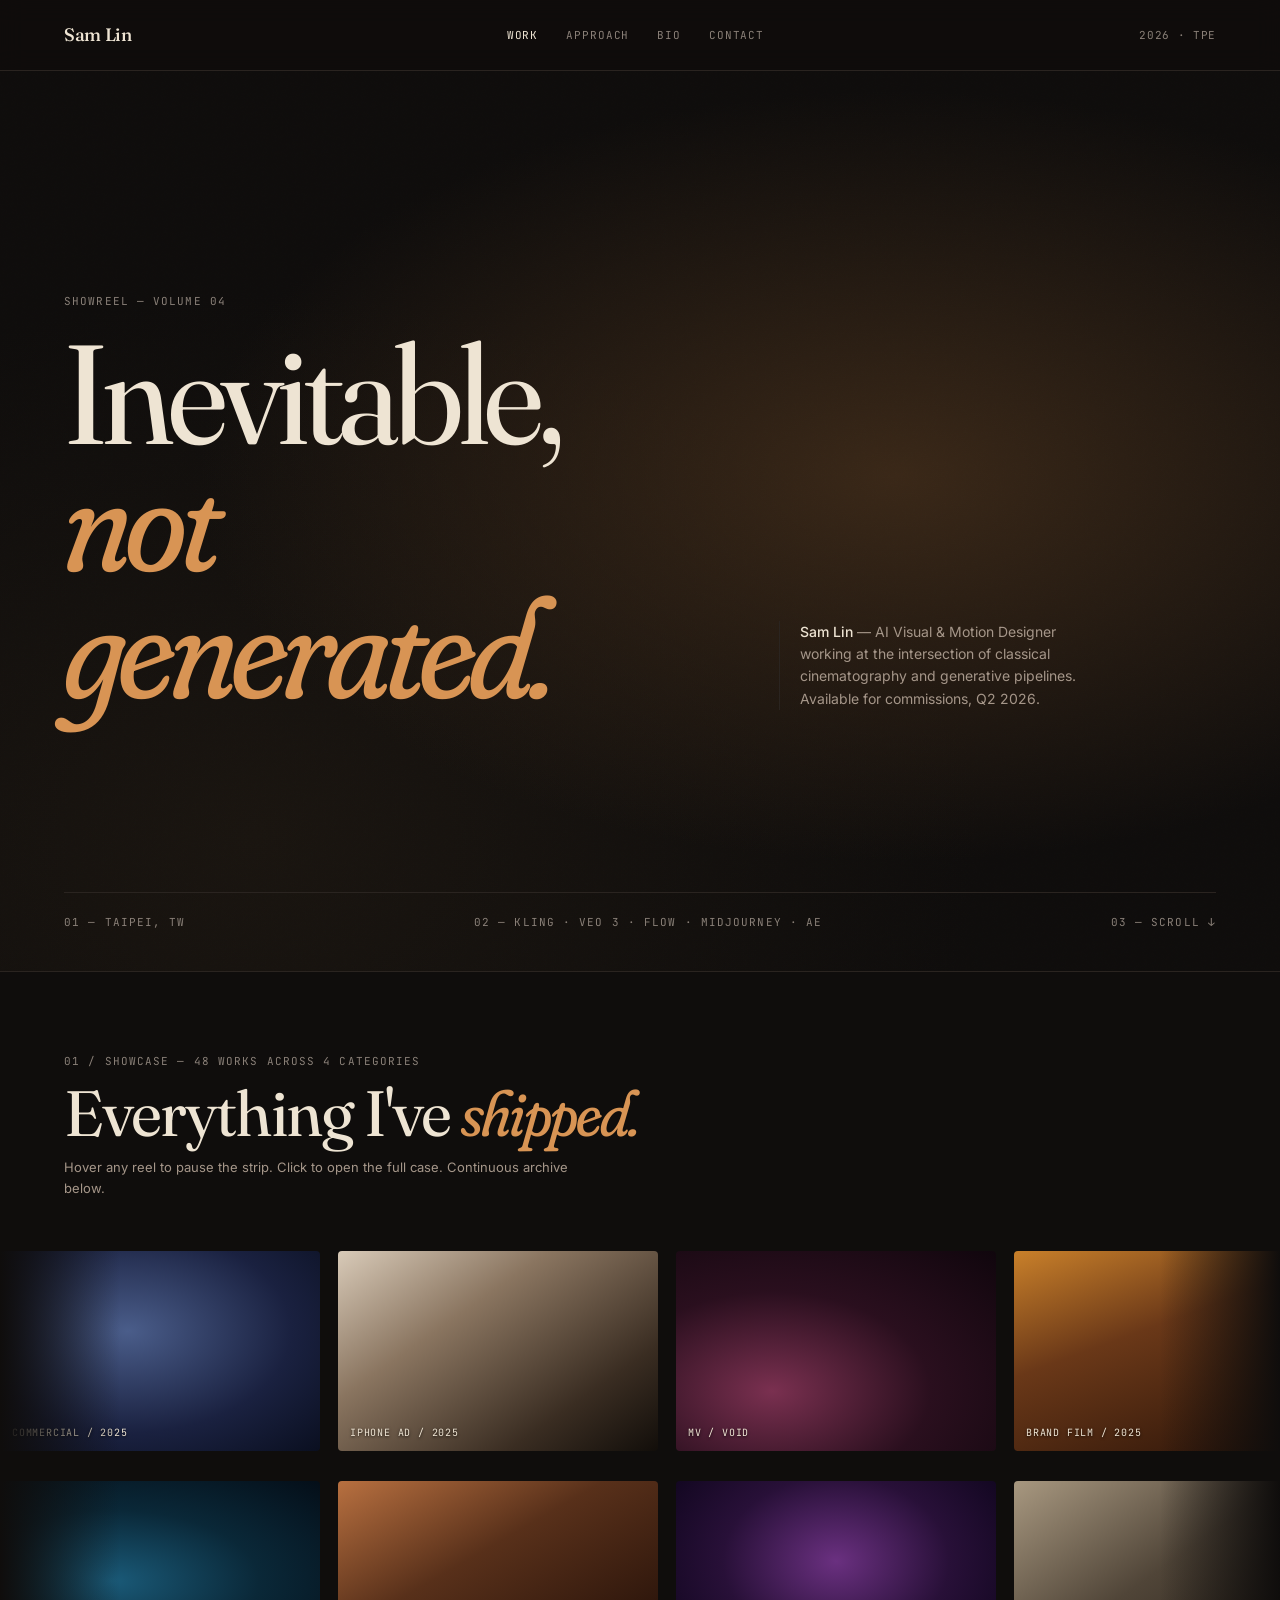
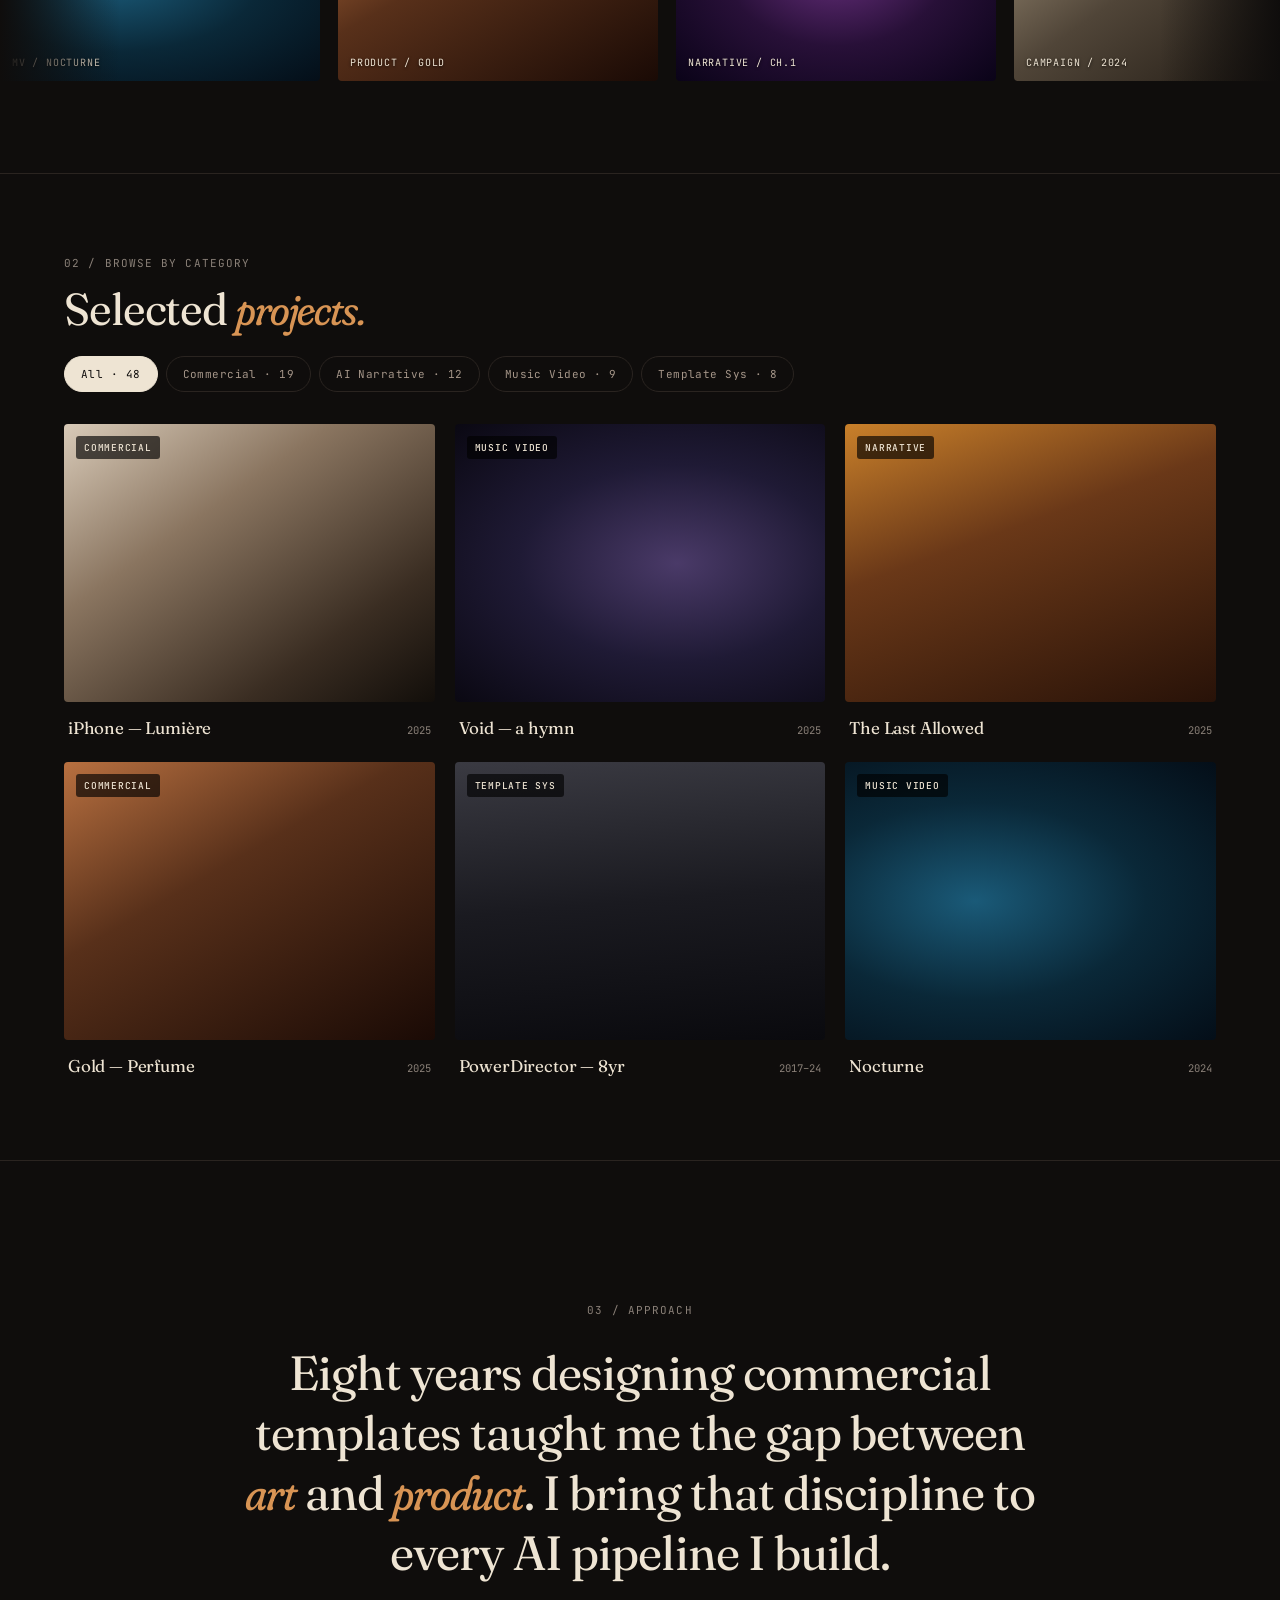
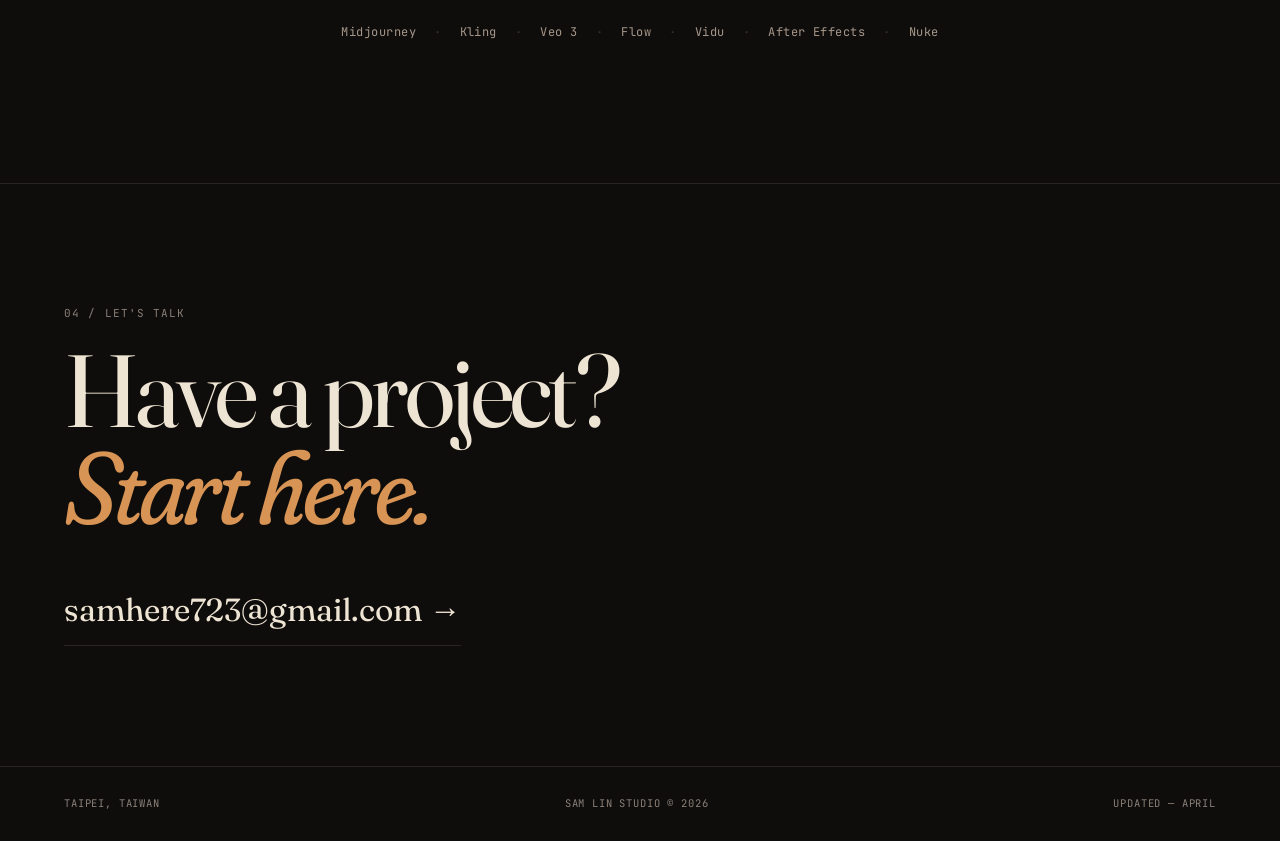
==== index.html @ 0e480c15 "Initial commit: Sam Lin portfolio site" ====
<!DOCTYPE html>
<html lang="en">
<head>
  <meta charset="UTF-8">
  <meta name="viewport" content="width=device-width, initial-scale=1.0">
  <title>Sam Lin — AI Visual & Motion Designer</title>
  <meta name="description" content="Cinematic hyperrealist visuals and motion work built with generative AI pipelines. Taipei, Taiwan.">
  <link rel="stylesheet" href="styles/main.css">
</head>
<body>

  <!-- NAV -->
  <nav class="nav">
    <a href="/" class="nav__logo">Sam Lin</a>
    <ul class="nav__links">
      <li><a href="#work" class="active">Work</a></li>
      <li><a href="#approach">Approach</a></li>
      <li><a href="#bio">Bio</a></li>
      <li><a href="#contact">Contact</a></li>
    </ul>
    <div class="nav__meta">2026 · TPE</div>
  </nav>

  <!-- HERO -->
  <section class="hero">
    <div class="hero__bg"></div>
    <div class="hero__grain"></div>

    <div></div>

    <div class="hero__content">
      <div>
        <div class="meta" style="margin-bottom: 20px;">Showreel — Volume 04</div>
        <h1 class="display-xl">Inevitable,<br><em>not generated.</em></h1>
      </div>
      <div class="hero__right">
        <strong>Sam Lin</strong> — AI Visual & Motion Designer working at the intersection of classical cinematography and generative pipelines. Available for commissions, Q2 2026.
      </div>
    </div>

    <div class="hero__footer">
      <span class="meta">01 — Taipei, TW</span>
      <span class="meta">02 — Kling · Veo 3 · Flow · Midjourney · AE</span>
      <span class="meta">03 — Scroll ↓</span>
    </div>
  </section>

  <!-- SHOWCASE MARQUEE -->
  <section id="work" class="section">
    <div class="container">
      <div class="section__meta">01 / Showcase — 48 works across 4 categories</div>
      <h2 class="display-m">Everything I've <em>shipped.</em></h2>
      <p style="font-size: 13px; color: var(--text-muted); margin-top: 12px; max-width: 520px;">
        Hover any reel to pause the strip. Click to open the full case. Continuous archive below.
      </p>
    </div>

    <div style="margin-top: 40px;"></div>

    <!-- Marquee Row 1 (left) -->
    <div class="marquee">
      <div class="marquee__track">
        <div class="marquee__item" style="background: radial-gradient(ellipse at 40% 40%, #4a5d8a 0%, #1a2140 60%, #0a0f20 100%);"><span class="marquee__label">Commercial / 2025</span></div>
        <div class="marquee__item" style="background: linear-gradient(145deg, #d8cab8 0%, #8a7560 35%, #3a2d22 75%, #120e0a 100%);"><span class="marquee__label">iPhone Ad / 2025</span></div>
        <div class="marquee__item" style="background: radial-gradient(ellipse at 30% 70%, #7a3050 0%, #2a0f1e 50%, #10060d 100%);"><span class="marquee__label">MV / Void</span></div>
        <div class="marquee__item" style="background: linear-gradient(160deg, #c9802a 0%, #6a3818 40%, #281208 100%);"><span class="marquee__label">Brand Film / 2025</span></div>
        <div class="marquee__item" style="background: radial-gradient(ellipse at 60% 50%, #4a3a68 0%, #1f1a35 50%, #0a0812 100%);"><span class="marquee__label">Narrative / Ch.2</span></div>
        <div class="marquee__item" style="background: linear-gradient(135deg, #2a4a3a 0%, #0f2018 50%, #050d0a 100%);"><span class="marquee__label">Commercial / 2024</span></div>
        <div class="marquee__item" style="background: radial-gradient(ellipse at 50% 30%, #c97050 0%, #603020 50%, #1a0d08 100%);"><span class="marquee__label">Product / 2025</span></div>
        <div class="marquee__item" style="background: linear-gradient(175deg, #3a3a42 0%, #1a1a20 50%, #0a0a0e 100%);"><span class="marquee__label">Template Sys.</span></div>
        <!-- Duplicate for seamless loop -->
        <div class="marquee__item" style="background: radial-gradient(ellipse at 40% 40%, #4a5d8a 0%, #1a2140 60%, #0a0f20 100%);"><span class="marquee__label">Commercial / 2025</span></div>
        <div class="marquee__item" style="background: linear-gradient(145deg, #d8cab8 0%, #8a7560 35%, #3a2d22 75%, #120e0a 100%);"><span class="marquee__label">iPhone Ad / 2025</span></div>
        <div class="marquee__item" style="background: radial-gradient(ellipse at 30% 70%, #7a3050 0%, #2a0f1e 50%, #10060d 100%);"><span class="marquee__label">MV / Void</span></div>
        <div class="marquee__item" style="background: linear-gradient(160deg, #c9802a 0%, #6a3818 40%, #281208 100%);"><span class="marquee__label">Brand Film / 2025</span></div>
        <div class="marquee__item" style="background: radial-gradient(ellipse at 60% 50%, #4a3a68 0%, #1f1a35 50%, #0a0812 100%);"><span class="marquee__label">Narrative / Ch.2</span></div>
        <div class="marquee__item" style="background: linear-gradient(135deg, #2a4a3a 0%, #0f2018 50%, #050d0a 100%);"><span class="marquee__label">Commercial / 2024</span></div>
        <div class="marquee__item" style="background: radial-gradient(ellipse at 50% 30%, #c97050 0%, #603020 50%, #1a0d08 100%);"><span class="marquee__label">Product / 2025</span></div>
        <div class="marquee__item" style="background: linear-gradient(175deg, #3a3a42 0%, #1a1a20 50%, #0a0a0e 100%);"><span class="marquee__label">Template Sys.</span></div>
      </div>
    </div>

    <!-- Marquee Row 2 (right) -->
    <div class="marquee" style="margin-top: 6px;">
      <div class="marquee__track marquee__track--reverse">
        <div class="marquee__item" style="background: radial-gradient(ellipse at 35% 50%, #1a5a78 0%, #0a2838 50%, #040e18 100%);"><span class="marquee__label">MV / Nocturne</span></div>
        <div class="marquee__item" style="background: linear-gradient(150deg, #b87040 0%, #58301a 40%, #1a0a05 100%);"><span class="marquee__label">Product / Gold</span></div>
        <div class="marquee__item" style="background: radial-gradient(ellipse at 50% 40%, #6a3080 0%, #281038 50%, #0a0318 100%);"><span class="marquee__label">Narrative / Ch.1</span></div>
        <div class="marquee__item" style="background: linear-gradient(145deg, #a89880 0%, #504538 45%, #1a140e 100%);"><span class="marquee__label">Campaign / 2024</span></div>
        <div class="marquee__item" style="background: radial-gradient(ellipse at 50% 30%, #c97050 0%, #603020 50%, #1a0d08 100%);"><span class="marquee__label">Editorial / 2025</span></div>
        <div class="marquee__item" style="background: radial-gradient(ellipse at 40% 40%, #4a5d8a 0%, #1a2140 60%, #0a0f20 100%);"><span class="marquee__label">Commercial / 2024</span></div>
        <div class="marquee__item" style="background: radial-gradient(ellipse at 60% 50%, #4a3a68 0%, #1f1a35 50%, #0a0812 100%);"><span class="marquee__label">MV / Drift</span></div>
        <div class="marquee__item" style="background: radial-gradient(ellipse at 30% 70%, #7a3050 0%, #2a0f1e 50%, #10060d 100%);"><span class="marquee__label">Film Teaser</span></div>
        <!-- Duplicate -->
        <div class="marquee__item" style="background: radial-gradient(ellipse at 35% 50%, #1a5a78 0%, #0a2838 50%, #040e18 100%);"><span class="marquee__label">MV / Nocturne</span></div>
        <div class="marquee__item" style="background: linear-gradient(150deg, #b87040 0%, #58301a 40%, #1a0a05 100%);"><span class="marquee__label">Product / Gold</span></div>
        <div class="marquee__item" style="background: radial-gradient(ellipse at 50% 40%, #6a3080 0%, #281038 50%, #0a0318 100%);"><span class="marquee__label">Narrative / Ch.1</span></div>
        <div class="marquee__item" style="background: linear-gradient(145deg, #a89880 0%, #504538 45%, #1a140e 100%);"><span class="marquee__label">Campaign / 2024</span></div>
        <div class="marquee__item" style="background: radial-gradient(ellipse at 50% 30%, #c97050 0%, #603020 50%, #1a0d08 100%);"><span class="marquee__label">Editorial / 2025</span></div>
        <div class="marquee__item" style="background: radial-gradient(ellipse at 40% 40%, #4a5d8a 0%, #1a2140 60%, #0a0f20 100%);"><span class="marquee__label">Commercial / 2024</span></div>
        <div class="marquee__item" style="background: radial-gradient(ellipse at 60% 50%, #4a3a68 0%, #1f1a35 50%, #0a0812 100%);"><span class="marquee__label">MV / Drift</span></div>
        <div class="marquee__item" style="background: radial-gradient(ellipse at 30% 70%, #7a3050 0%, #2a0f1e 50%, #10060d 100%);"><span class="marquee__label">Film Teaser</span></div>
      </div>
    </div>
  </section>

  <!-- FILTER + WORK GRID -->
  <section class="section">
    <div class="container">
      <div class="section__meta">02 / Browse by category</div>
      <h2 class="display-s">Selected <em>projects.</em></h2>

      <div class="filter-row">
        <button class="pill pill--active">All · 48</button>
        <button class="pill">Commercial · 19</button>
        <button class="pill">AI Narrative · 12</button>
        <button class="pill">Music Video · 9</button>
        <button class="pill">Template Sys · 8</button>
      </div>

      <div class="work-grid">
        <a href="work/iphone.html" class="work-item">
          <div class="work-item__thumb" style="background: linear-gradient(145deg, #d8cab8 0%, #8a7560 35%, #3a2d22 75%, #120e0a 100%);">
            <span class="work-item__tag">Commercial</span>
          </div>
          <div class="work-item__info">
            <div class="work-item__title">iPhone — Lumière</div>
            <div class="work-item__meta">2025</div>
          </div>
        </a>

        <a href="work/void.html" class="work-item">
          <div class="work-item__thumb" style="background: radial-gradient(ellipse at 60% 50%, #4a3a68 0%, #1f1a35 50%, #0a0812 100%);">
            <span class="work-item__tag">Music Video</span>
          </div>
          <div class="work-item__info">
            <div class="work-item__title">Void — a hymn</div>
            <div class="work-item__meta">2025</div>
          </div>
        </a>

        <a href="#" class="work-item">
          <div class="work-item__thumb" style="background: linear-gradient(160deg, #c9802a 0%, #6a3818 40%, #281208 100%);">
            <span class="work-item__tag">Narrative</span>
          </div>
          <div class="work-item__info">
            <div class="work-item__title">The Last Allowed</div>
            <div class="work-item__meta">2025</div>
          </div>
        </a>

        <a href="#" class="work-item">
          <div class="work-item__thumb" style="background: linear-gradient(150deg, #b87040 0%, #58301a 40%, #1a0a05 100%);">
            <span class="work-item__tag">Commercial</span>
          </div>
          <div class="work-item__info">
            <div class="work-item__title">Gold — Perfume</div>
            <div class="work-item__meta">2025</div>
          </div>
        </a>

        <a href="#" class="work-item">
          <div class="work-item__thumb" style="background: linear-gradient(175deg, #3a3a42 0%, #1a1a20 50%, #0a0a0e 100%);">
            <span class="work-item__tag">Template Sys</span>
          </div>
          <div class="work-item__info">
            <div class="work-item__title">PowerDirector — 8yr</div>
            <div class="work-item__meta">2017–24</div>
          </div>
        </a>

        <a href="#" class="work-item">
          <div class="work-item__thumb" style="background: radial-gradient(ellipse at 35% 50%, #1a5a78 0%, #0a2838 50%, #040e18 100%);">
            <span class="work-item__tag">Music Video</span>
          </div>
          <div class="work-item__info">
            <div class="work-item__title">Nocturne</div>
            <div class="work-item__meta">2024</div>
          </div>
        </a>
      </div>
    </div>
  </section>

  <!-- PHILOSOPHY -->
  <section id="approach" class="quote-section">
    <div class="container">
      <div class="section__meta">03 / Approach</div>
      <blockquote class="quote">Eight years designing commercial templates taught me the gap between <em>art</em> and <em>product</em>. I bring that discipline to every AI pipeline I build.</blockquote>
      <div class="tool-stack" style="margin-top: 40px;">
        <span>Midjourney</span><span class="tool-stack__dot">·</span>
        <span>Kling</span><span class="tool-stack__dot">·</span>
        <span>Veo 3</span><span class="tool-stack__dot">·</span>
        <span>Flow</span><span class="tool-stack__dot">·</span>
        <span>Vidu</span><span class="tool-stack__dot">·</span>
        <span>After Effects</span><span class="tool-stack__dot">·</span>
        <span>Nuke</span>
      </div>
    </div>
  </section>

  <!-- CONTACT -->
  <section id="contact" class="contact">
    <div class="section__meta">04 / Let's talk</div>
    <h2 class="contact__title">Have a project?<br><em>Start here.</em></h2>
    <a href="mailto:samhere723@gmail.com" class="contact__email">samhere723@gmail.com →</a>
  </section>

  <footer class="footer">
    <span>Taipei, Taiwan</span>
    <span>Sam Lin Studio © 2026</span>
    <span>Updated — April</span>
  </footer>

</body>
</html>
---- styles/main.css ----
/* ============================================
   SAM LIN PORTFOLIO — DESIGN SYSTEM
   Editorial · Cinematic · Warm-toned dark
   ============================================ */

/* ---- FONTS (Google Fonts — cache-friendly) ---- */
@import url('https://fonts.googleapis.com/css2?family=Fraunces:ital,opsz,wght,SOFT@0,9..144,400..500,30..100;1,9..144,400..500,30..100&family=Inter:wght@400;500&family=JetBrains+Mono:wght@400;500&display=swap');

/* ---- DESIGN TOKENS ---- */
:root {
  /* Colors — warm near-black with tungsten accent */
  --bg: #0f0d0c;
  --bg-elevated: #1a1715;
  --bg-card: #141110;
  --text: #eee4d3;
  --text-muted: #a59689;
  --text-dim: #8a8078;
  --accent: #d89454;          /* Tungsten amber — italic accent only */
  --accent-deep: #3a2818;
  --border: #2a2420;
  --border-strong: #3a3028;

  /* Typography */
  --font-display: 'Fraunces', Georgia, 'Times New Roman', serif;
  --font-sans: 'Inter', ui-sans-serif, -apple-system, system-ui, sans-serif;
  --font-mono: 'JetBrains Mono', ui-monospace, 'SF Mono', Menlo, monospace;

  /* Spacing */
  --gap-xs: 8px;
  --gap-sm: 16px;
  --gap-md: 24px;
  --gap-lg: 48px;
  --gap-xl: 80px;
  --gap-xxl: 120px;

  /* Container */
  --container-pad: clamp(24px, 5vw, 72px);
}

/* ---- RESET ---- */
*, *::before, *::after { box-sizing: border-box; margin: 0; padding: 0; }
html { scroll-behavior: smooth; }
body {
  background: var(--bg);
  color: var(--text);
  font-family: var(--font-sans);
  font-size: 15px;
  line-height: 1.65;
  -webkit-font-smoothing: antialiased;
  text-rendering: optimizeLegibility;
  overflow-x: hidden;
}
a { color: inherit; text-decoration: none; }
button { background: none; border: none; color: inherit; cursor: pointer; font: inherit; }
img, video { max-width: 100%; display: block; }
ul { list-style: none; }

/* ---- TYPOGRAPHY ---- */
.display-xl {
  font-family: var(--font-display);
  font-size: clamp(72px, 11vw, 180px);
  line-height: 0.9;
  letter-spacing: -0.04em;
  font-weight: 400;
  font-variation-settings: "opsz" 144, "SOFT" 30;
}
.display-l {
  font-family: var(--font-display);
  font-size: clamp(56px, 8vw, 120px);
  line-height: 0.92;
  letter-spacing: -0.04em;
  font-weight: 400;
}
.display-m {
  font-family: var(--font-display);
  font-size: clamp(40px, 5vw, 72px);
  line-height: 0.98;
  letter-spacing: -0.03em;
  font-weight: 400;
}
.display-s {
  font-family: var(--font-display);
  font-size: clamp(28px, 3.5vw, 48px);
  line-height: 1.05;
  letter-spacing: -0.025em;
  font-weight: 400;
}
em, .italic {
  font-style: italic;
  color: var(--accent);
  font-variation-settings: "opsz" 144, "SOFT" 100;
}
.meta {
  font-family: var(--font-mono);
  font-size: 11px;
  font-weight: 400;
  letter-spacing: 0.1em;
  color: var(--text-dim);
  text-transform: uppercase;
}
.meta-sm { font-size: 10px; letter-spacing: 0.08em; }

/* ---- LAYOUT ---- */
.container { padding-left: var(--container-pad); padding-right: var(--container-pad); max-width: 1600px; margin: 0 auto; }
.section { padding-top: 80px; padding-bottom: 80px; border-top: 1px solid var(--border); }
.section-lg { padding-top: 120px; padding-bottom: 120px; }
.center { text-align: center; }

/* ---- COMPONENT: NAV ---- */
.nav {
  position: sticky; top: 0; z-index: 100;
  display: flex; justify-content: space-between; align-items: center;
  padding: 20px var(--container-pad);
  background: rgba(15, 13, 12, 0.8);
  backdrop-filter: blur(12px);
  -webkit-backdrop-filter: blur(12px);
  border-bottom: 1px solid var(--border);
}
.nav__logo { font-family: var(--font-display); font-size: 18px; letter-spacing: -0.02em; font-weight: 500; }
.nav__links { display: flex; gap: 28px; font-family: var(--font-mono); font-size: 11px; letter-spacing: 0.08em; text-transform: uppercase; color: var(--text-dim); }
.nav__links a { transition: color 0.3s; }
.nav__links a:hover, .nav__links a.active { color: var(--text); }
.nav__meta { font-family: var(--font-mono); font-size: 11px; letter-spacing: 0.06em; color: var(--text-dim); }

/* ---- COMPONENT: HERO ---- */
.hero {
  min-height: 100vh;
  position: relative;
  padding: 40px var(--container-pad) 40px;
  display: flex; flex-direction: column; justify-content: space-between;
  overflow: hidden;
}
.hero__bg {
  position: absolute; inset: 0; z-index: 0;
  background:
    radial-gradient(ellipse at 70% 45%, #3a2818 0%, transparent 55%),
    radial-gradient(ellipse at 20% 85%, #1a1510 0%, transparent 50%),
    var(--bg);
}
.hero__grain {
  position: absolute; inset: 0; z-index: 1;
  opacity: 0.07; mix-blend-mode: overlay; pointer-events: none;
  background-image: url("data:image/svg+xml;utf8,<svg xmlns='http://www.w3.org/2000/svg' width='200' height='200'><filter id='n'><feTurbulence baseFrequency='0.9' numOctaves='2'/></filter><rect width='200' height='200' filter='url(%23n)' opacity='0.8'/></svg>");
}
.hero__content { position: relative; z-index: 2; display: grid; grid-template-columns: 1.5fr 1fr; gap: 60px; align-items: end; padding: 100px 0; }
.hero__right { font-size: 14px; color: var(--text-muted); border-left: 1px solid var(--border); padding-left: 20px; max-width: 320px; line-height: 1.6; }
.hero__right strong { color: var(--text); font-weight: 500; }
.hero__footer { position: relative; z-index: 2; display: flex; justify-content: space-between; border-top: 1px solid var(--border); padding-top: 20px; }

/* ---- COMPONENT: MARQUEE ---- */
.marquee {
  position: relative; overflow: hidden; padding: 12px 0;
}
.marquee::before, .marquee::after {
  content: ''; position: absolute; top: 0; bottom: 0; width: 120px; z-index: 3; pointer-events: none;
}
.marquee::before { left: 0; background: linear-gradient(to right, var(--bg), transparent); }
.marquee::after { right: 0; background: linear-gradient(to left, var(--bg), transparent); }
.marquee__track {
  display: flex; gap: 18px; width: max-content;
  animation: marquee-left 60s linear infinite;
}
.marquee__track--reverse { animation-name: marquee-right; animation-duration: 65s; }
.marquee:hover .marquee__track { animation-play-state: paused; }
.marquee__item {
  width: 320px; aspect-ratio: 16/10; flex-shrink: 0;
  border-radius: 4px; overflow: hidden; position: relative;
  background-size: cover; background-position: center;
  transition: transform 0.6s cubic-bezier(0.16, 1, 0.3, 1);
}
.marquee__item:hover { transform: scale(1.03); }
.marquee__label {
  position: absolute; left: 12px; bottom: 10px;
  font-family: var(--font-mono); font-size: 10px; letter-spacing: 0.08em; text-transform: uppercase;
  color: var(--text); text-shadow: 0 1px 3px rgba(0,0,0,0.8); z-index: 2;
}
@keyframes marquee-left {
  from { transform: translateX(0); }
  to { transform: translateX(calc(-50% - 9px)); }
}
@keyframes marquee-right {
  from { transform: translateX(calc(-50% - 9px)); }
  to { transform: translateX(0); }
}

/* ---- COMPONENT: SECTION META ---- */
.section__meta {
  font-family: var(--font-mono); font-size: 11px; letter-spacing: 0.1em;
  color: var(--text-dim); text-transform: uppercase; margin-bottom: 12px;
}

/* ---- COMPONENT: FILTER PILLS ---- */
.filter-row { display: flex; gap: 8px; margin: 24px 0 32px; flex-wrap: wrap; }
.pill {
  padding: 8px 16px; border-radius: 100px; border: 1px solid var(--border);
  font-family: var(--font-mono); font-size: 11px; letter-spacing: 0.04em;
  color: var(--text-muted); transition: all 0.3s;
}
.pill:hover { border-color: var(--border-strong); color: var(--text); }
.pill--active { background: var(--text); color: var(--bg); border-color: var(--text); }

/* ---- COMPONENT: WORK GRID ---- */
.work-grid { display: grid; grid-template-columns: repeat(3, 1fr); gap: 20px; }
.work-item { cursor: pointer; display: block; color: inherit; }
.work-item__thumb {
  width: 100%; aspect-ratio: 4/3;
  border-radius: 4px; overflow: hidden; position: relative; margin-bottom: 12px;
  background-size: cover; background-position: center;
  transition: transform 0.6s cubic-bezier(0.16, 1, 0.3, 1);
}
.work-item:hover .work-item__thumb { transform: translateY(-4px); }
.work-item__tag {
  position: absolute; top: 12px; left: 12px;
  font-family: var(--font-mono); font-size: 9.5px; font-weight: 500;
  color: var(--text); background: rgba(0,0,0,0.65); padding: 4px 8px; border-radius: 3px;
  letter-spacing: 0.08em; text-transform: uppercase; z-index: 2;
}
.work-item__info { display: flex; justify-content: space-between; align-items: baseline; padding: 0 4px; }
.work-item__title { font-family: var(--font-display); font-size: 17px; font-weight: 400; letter-spacing: -0.01em; color: var(--text); }
.work-item__meta { font-family: var(--font-mono); font-size: 10.5px; color: var(--text-dim); }

/* ---- COMPONENT: CARD ---- */
.card { border: 1px solid var(--border); padding: 28px; }
.card__label { font-family: var(--font-mono); font-size: 10px; letter-spacing: 0.1em; color: var(--text-dim); text-transform: uppercase; margin-bottom: 14px; }
.card__title { font-family: var(--font-display); font-size: 22px; letter-spacing: -0.02em; color: var(--text); margin-bottom: 10px; }
.card__body { font-size: 13.5px; line-height: 1.7; color: var(--text-muted); }

/* ---- COMPONENT: QUOTE SECTION ---- */
.quote-section { padding: 140px var(--container-pad); text-align: center; border-top: 1px solid var(--border); }
.quote {
  font-family: var(--font-display); font-size: clamp(28px, 4vw, 48px);
  line-height: 1.25; letter-spacing: -0.02em; font-weight: 400;
  max-width: 820px; margin: 24px auto 28px; color: var(--text);
}
.quote__attr { font-family: var(--font-mono); font-size: 11px; letter-spacing: 0.1em; color: var(--text-dim); text-transform: uppercase; }

/* ---- COMPONENT: TOOL STACK ---- */
.tool-stack { display: flex; justify-content: center; gap: 18px; flex-wrap: wrap; font-family: var(--font-mono); font-size: 12px; color: var(--text-muted); letter-spacing: 0.04em; }
.tool-stack__dot { color: var(--border-strong); }

/* ---- CONTACT / FOOTER ---- */
.contact { padding: 120px var(--container-pad) 40px; border-top: 1px solid var(--border); }
.contact__title { font-family: var(--font-display); font-size: clamp(48px, 8vw, 120px); line-height: 0.95; letter-spacing: -0.035em; margin: 20px 0 48px; font-weight: 400; }
.contact__email { font-family: var(--font-display); font-size: clamp(20px, 2.5vw, 32px); color: var(--text); border-bottom: 1px solid var(--border); padding-bottom: 8px; display: inline-block; transition: border-color 0.3s; }
.contact__email:hover { border-color: var(--accent); }

.footer { padding: 28px var(--container-pad); display: flex; justify-content: space-between; border-top: 1px solid var(--border); margin-top: 80px; }
.footer span { font-family: var(--font-mono); font-size: 10.5px; color: var(--text-dim); letter-spacing: 0.08em; text-transform: uppercase; }

/* ============================================
   CASE STUDY SPECIFIC COMPONENTS
   ============================================ */

.cs-breadcrumb { padding: 28px var(--container-pad) 0; font-family: var(--font-mono); font-size: 11px; letter-spacing: 0.08em; color: var(--text-dim); text-transform: uppercase; }
.cs-breadcrumb .cur { color: var(--text); }

.cs-title-block { padding: 40px var(--container-pad); border-bottom: 1px solid var(--border); }
.cs-title { font-family: var(--font-display); font-size: clamp(64px, 10vw, 140px); line-height: 0.9; letter-spacing: -0.045em; font-weight: 400; }

.cs-meta-row { display: grid; grid-template-columns: repeat(4, 1fr); gap: 16px; margin-top: 44px; padding-top: 26px; border-top: 1px solid var(--border); }
.cs-meta-cell .l { font-family: var(--font-mono); font-size: 10px; letter-spacing: 0.1em; color: var(--text-dim); text-transform: uppercase; margin-bottom: 6px; }
.cs-meta-cell .v { font-family: var(--font-display); font-size: 16px; color: var(--text); letter-spacing: -0.01em; }

.cs-hero-video {
  width: 100%; aspect-ratio: 21/9; position: relative; overflow: hidden;
  background: radial-gradient(ellipse at 55% 50%, var(--accent) 0%, #6a4828 25%, #2a1810 60%, #0a0804 100%);
}
.cs-hero-video iframe { width: 100%; height: 100%; border: 0; }

.cs-intro { display: grid; grid-template-columns: 1.6fr 1fr; gap: 60px; padding: 80px var(--container-pad); border-bottom: 1px solid var(--border); }
.cs-intro p { font-size: 14px; line-height: 1.75; color: var(--text-muted); margin-bottom: 16px; }
.cs-intro p.hl { color: var(--text); border-left: 1px solid var(--accent); padding-left: 20px; margin: 22px 0; }

.cs-side { border-left: 1px solid var(--border); padding-left: 28px; }
.cs-side__block { margin-bottom: 26px; }
.cs-side__label { font-family: var(--font-mono); font-size: 10px; letter-spacing: 0.1em; color: var(--text-dim); text-transform: uppercase; margin-bottom: 8px; }
.cs-side__value { font-family: var(--font-display); font-size: 15px; color: var(--text); letter-spacing: -0.01em; }
.cs-side__list { font-family: var(--font-mono); font-size: 12px; color: var(--text-muted); line-height: 1.8; }

.cs-pipeline { display: grid; grid-template-columns: 1fr 1.25fr 1fr; gap: 16px; margin-top: 20px; }
.cs-phase { border: 1px solid var(--border); padding: 28px 24px; }
.cs-phase--core { border-color: var(--border-strong); background: var(--bg-card); }
.cs-phase__label { font-family: var(--font-display); font-style: italic; font-size: 14px; color: var(--text-dim); margin-bottom: 8px; }
.cs-phase--core .cs-phase__label { color: var(--accent); }
.cs-phase__title { font-family: var(--font-display); font-size: 20px; letter-spacing: -0.02em; color: var(--text); margin-bottom: 22px; padding-bottom: 18px; border-bottom: 1px solid var(--border); }
.cs-phase__tool { margin-bottom: 16px; }
.cs-phase__tool-name { font-size: 14px; font-weight: 500; color: var(--text); margin-bottom: 4px; }
.cs-phase__tool-desc { font-size: 12px; line-height: 1.6; color: var(--text-dim); }

.cs-bignum { font-family: var(--font-display); font-size: clamp(100px, 15vw, 200px); line-height: 0.85; letter-spacing: -0.05em; color: var(--text); }
.cs-bignum em { font-size: 0.35em; vertical-align: top; margin-left: 6px; }

.cs-benefit { border-left: 1px solid var(--border-strong); padding-left: 24px; }
.cs-benefit h3 { font-family: var(--font-display); font-size: 22px; letter-spacing: -0.02em; color: var(--text); margin-bottom: 14px; }
.cs-benefit p { font-size: 14px; line-height: 1.75; color: var(--text-muted); }

.cs-showcase-grid { display: grid; grid-template-columns: repeat(3, 1fr); gap: 18px; }
.cs-showcase-item { aspect-ratio: 4/5; border-radius: 4px; background-size: cover; background-position: center; position: relative; overflow: hidden; }
.cs-showcase-item--offset { transform: translateY(32px); }

.cs-next {
  padding: 60px var(--container-pad); display: flex; justify-content: space-between; align-items: center;
  border-top: 1px solid var(--border); border-bottom: 1px solid var(--border);
  transition: background 0.3s;
}
.cs-next:hover { background: var(--bg-card); }
.cs-next__label { font-family: var(--font-mono); font-size: 10.5px; letter-spacing: 0.1em; color: var(--text-dim); text-transform: uppercase; margin-bottom: 8px; }
.cs-next__title { font-family: var(--font-display); font-size: clamp(32px, 4vw, 56px); line-height: 1; letter-spacing: -0.03em; font-weight: 400; }
.cs-next__arrow { font-family: var(--font-display); font-size: clamp(36px, 5vw, 64px); color: var(--accent); }

/* ---- RESPONSIVE ---- */
@media (max-width: 860px) {
  .hero__content { grid-template-columns: 1fr; gap: 40px; padding: 80px 0 40px; }
  .hero__footer { flex-direction: column; gap: 12px; }
  .work-grid { grid-template-columns: 1fr; }
  .cs-intro { grid-template-columns: 1fr; gap: 36px; }
  .cs-side { border-left: 0; border-top: 1px solid var(--border); padding-left: 0; padding-top: 28px; }
  .cs-pipeline { grid-template-columns: 1fr; }
  .cs-meta-row { grid-template-columns: repeat(2, 1fr); }
  .cs-showcase-grid { grid-template-columns: 1fr; }
  .cs-showcase-item--offset { transform: none; }
  .nav__links { display: none; }
}

/* ---- REDUCED MOTION ---- */
@media (prefers-reduced-motion: reduce) {
  *, *::before, *::after { animation-duration: 0.01ms !important; animation-iteration-count: 1 !important; transition-duration: 0.01ms !important; }
  .marquee__track { animation: none; }
}
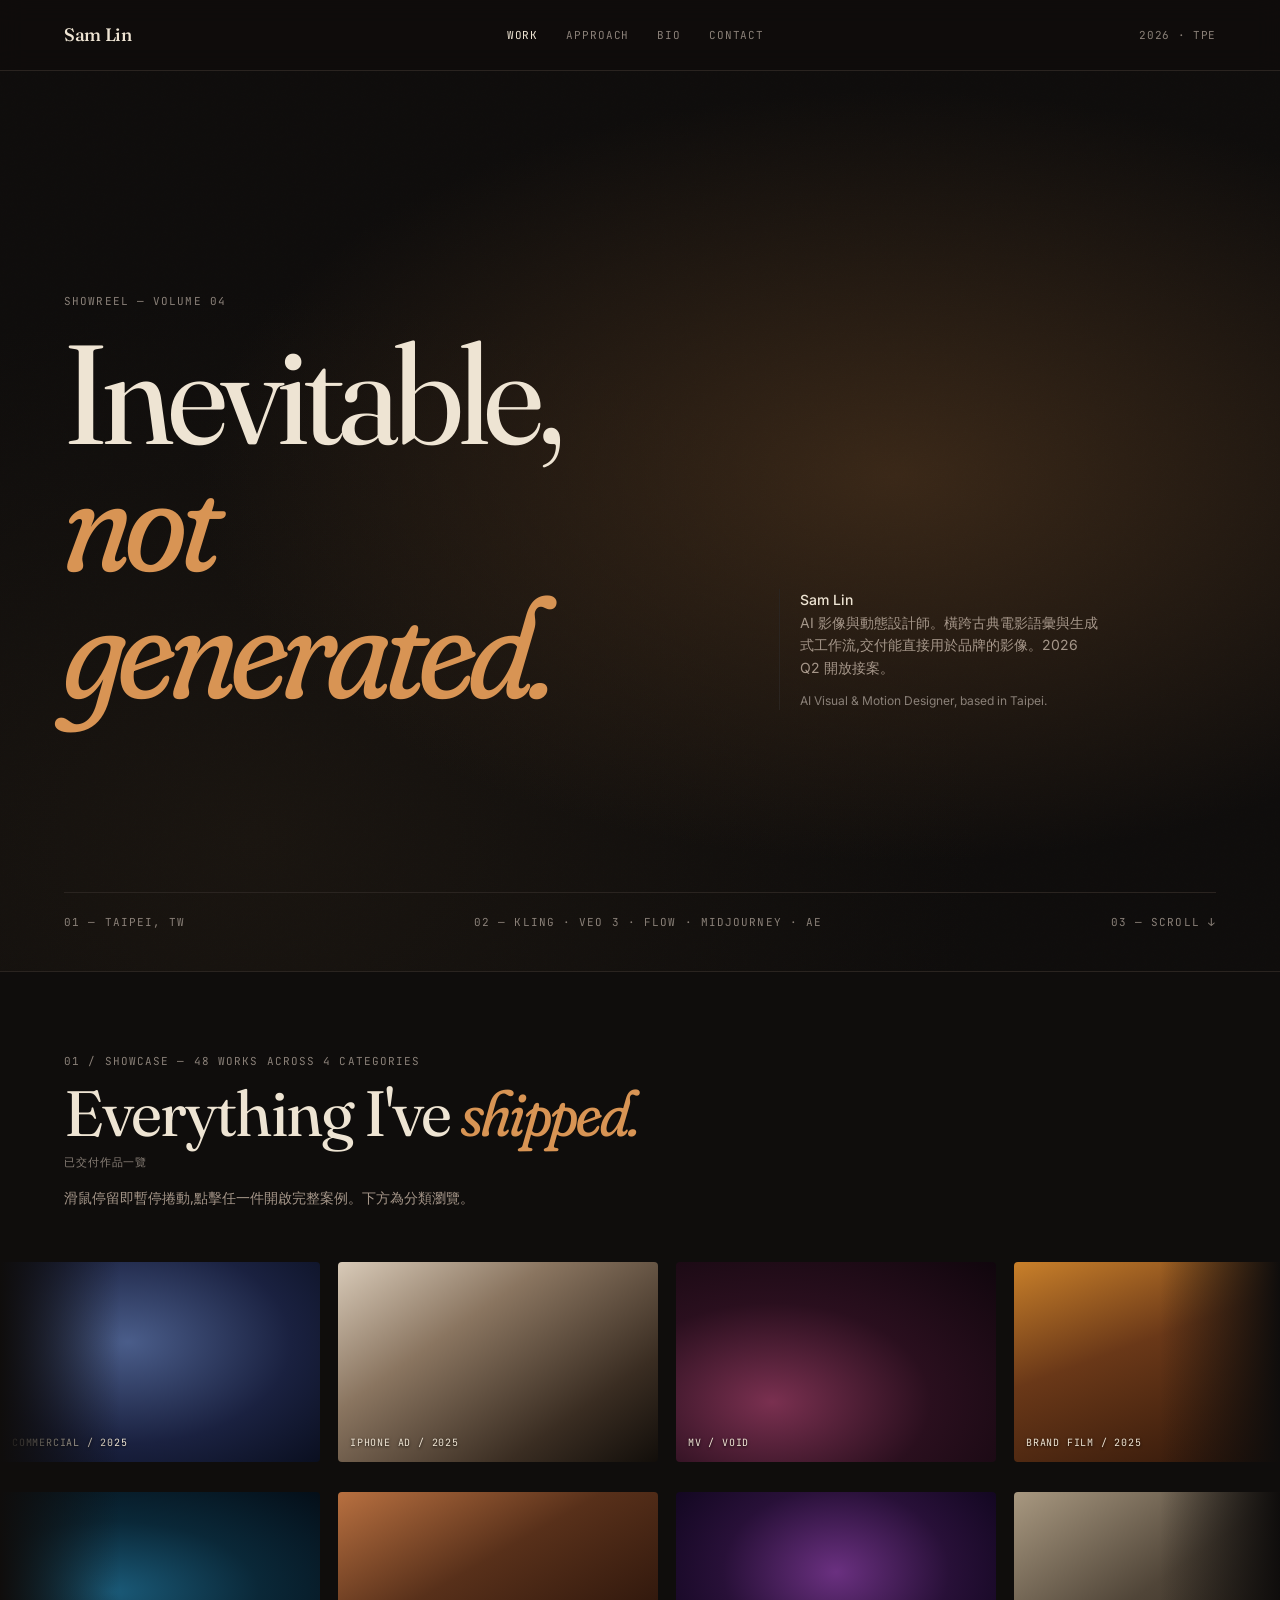
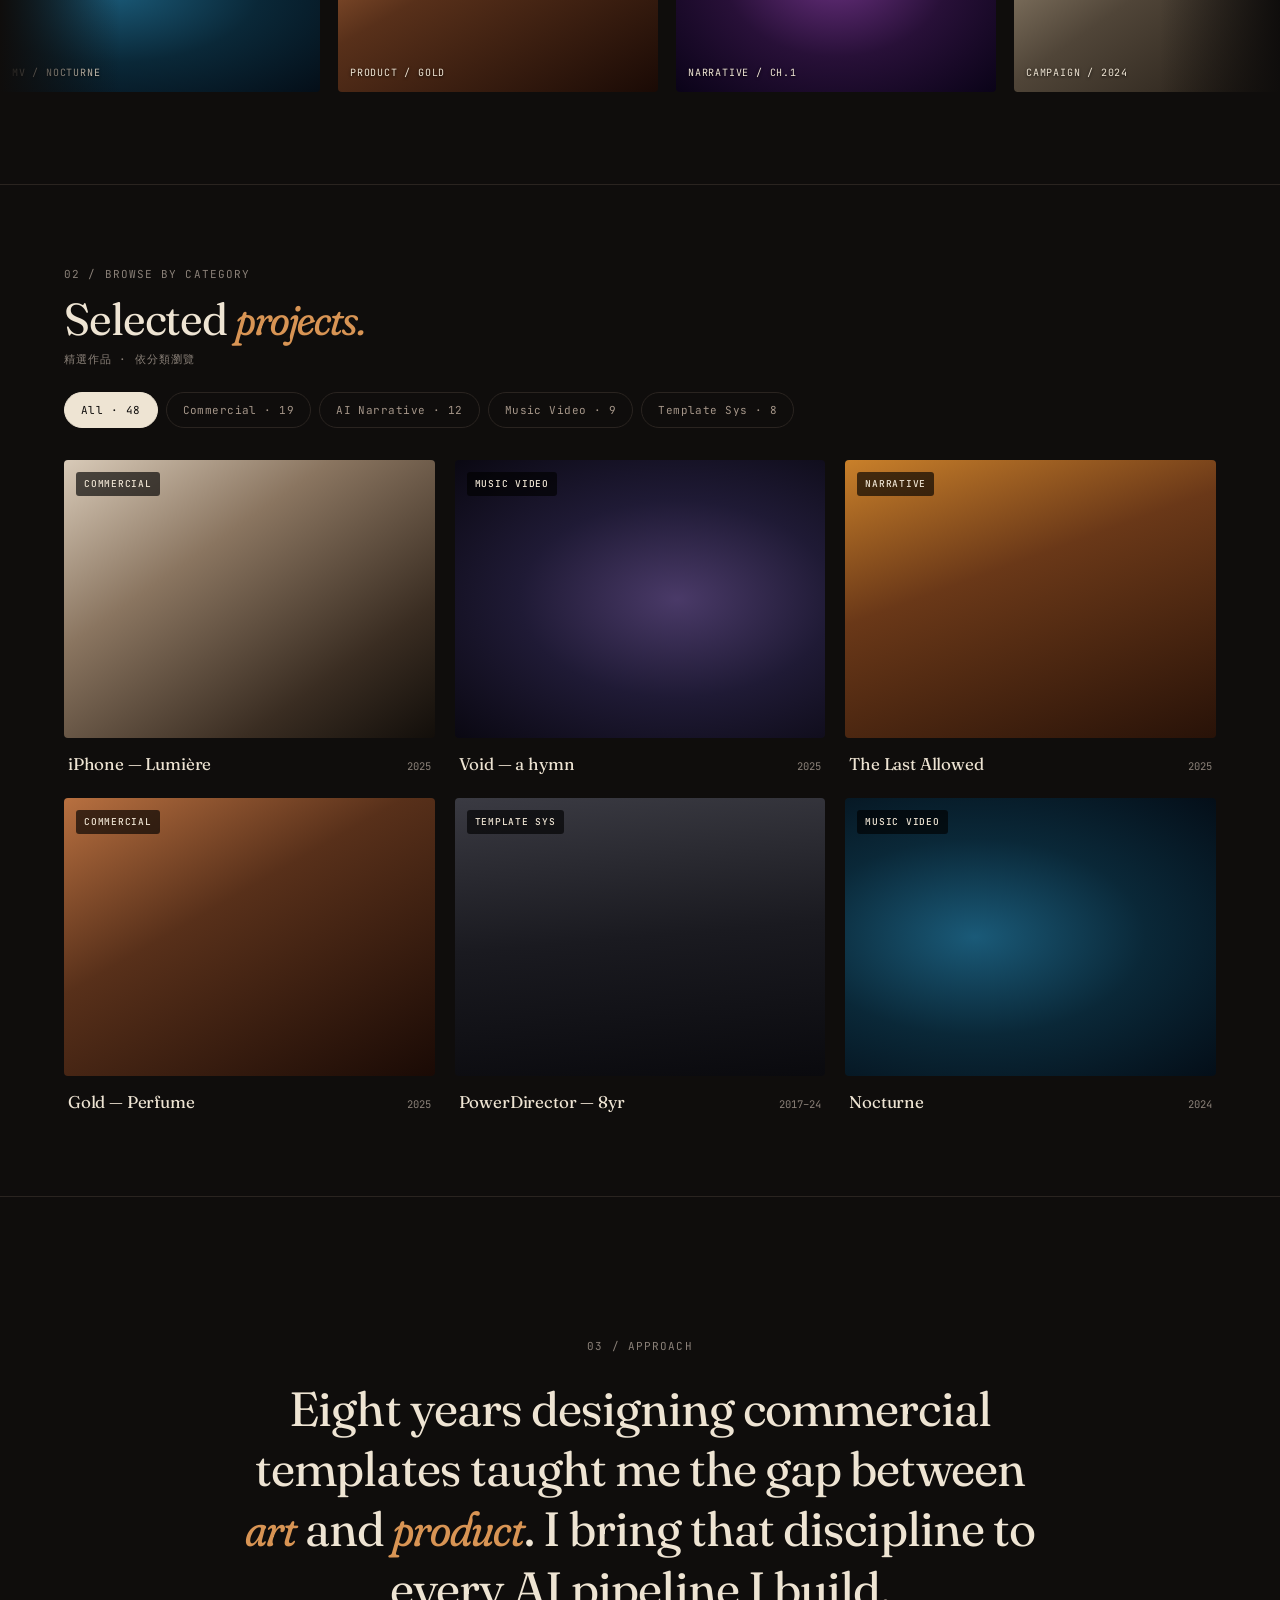
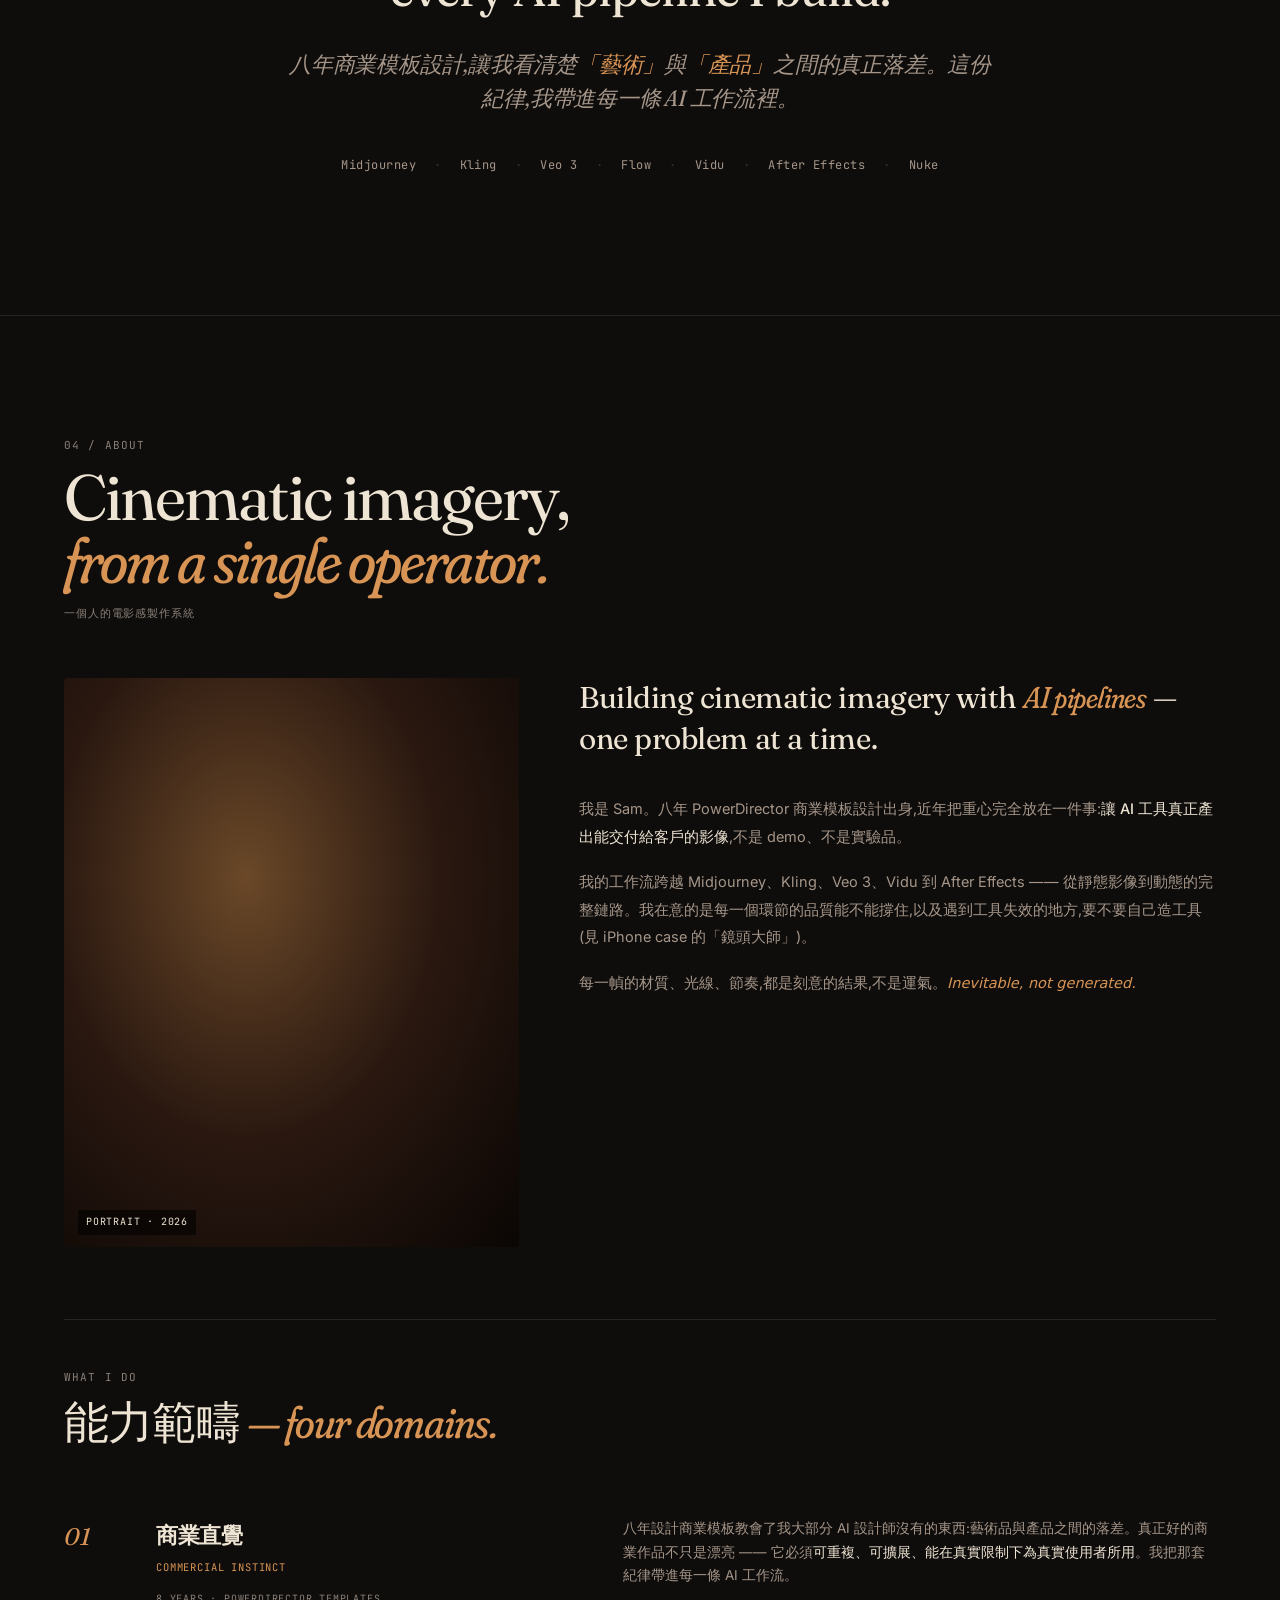
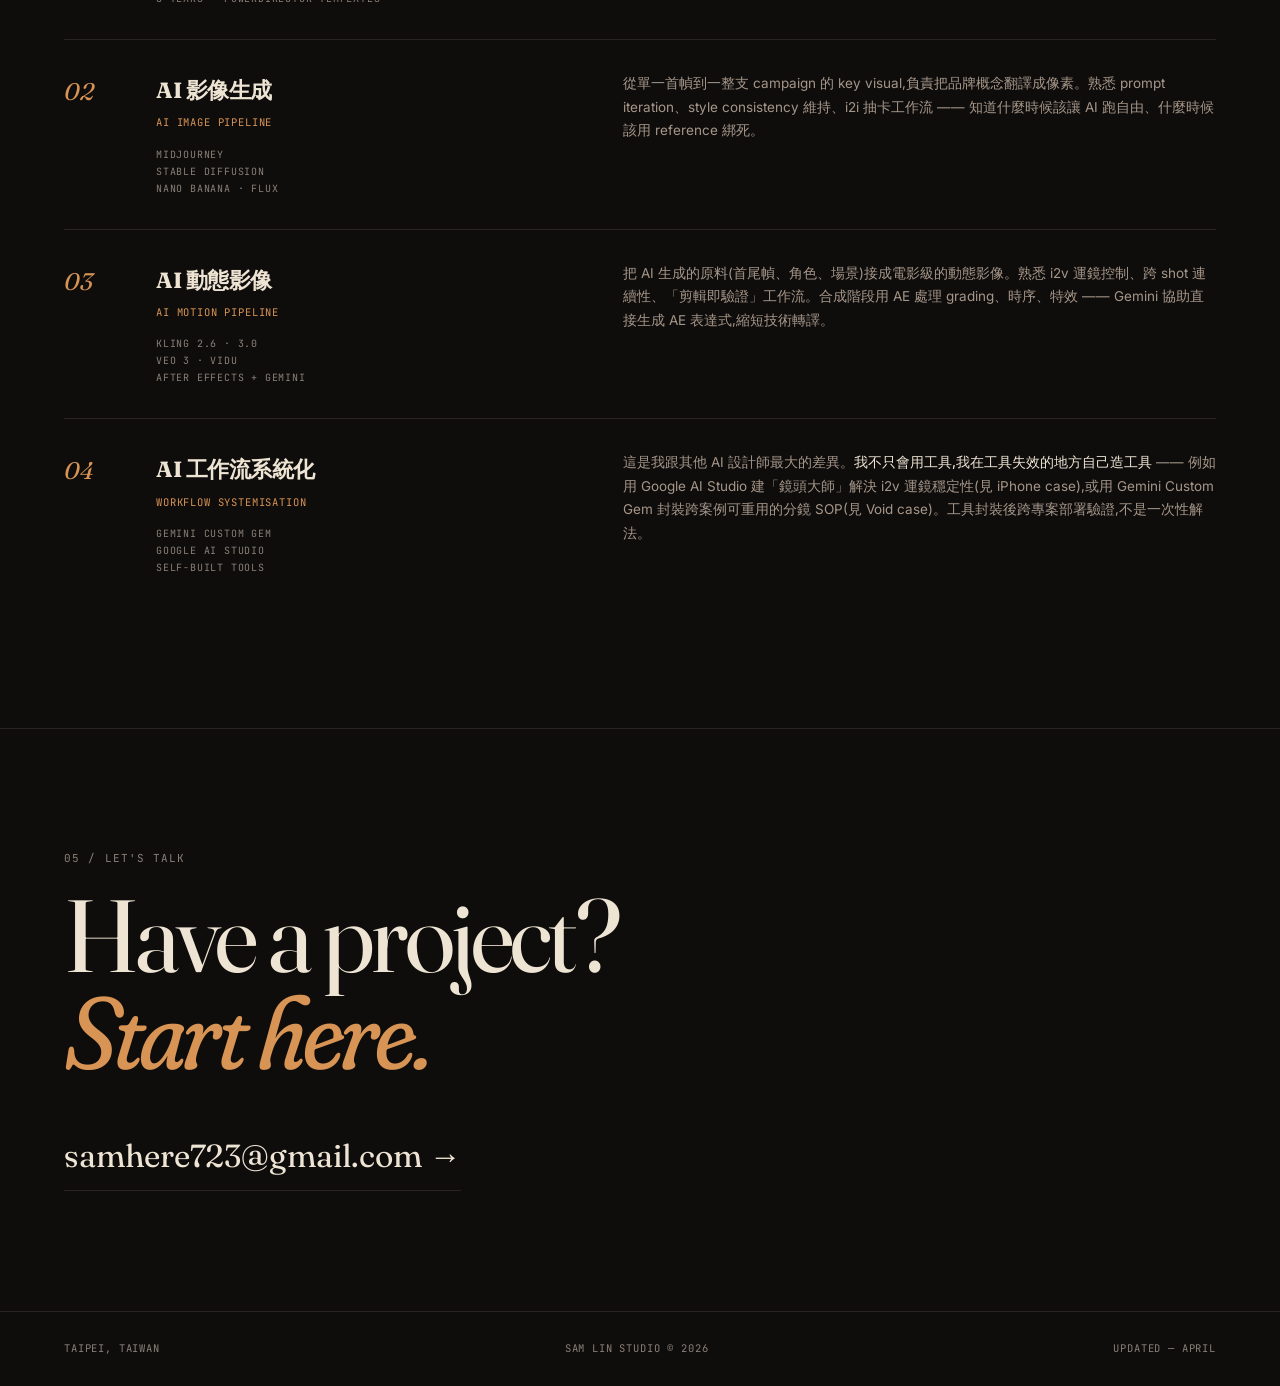
==== commit 95f691a0: "Update index.html, iphone.html, README with Sam's edits" ====
--- a/index.html
+++ b/index.html
@@ -1,5 +1,5 @@
 <!DOCTYPE html>
-<html lang="en">
+<html lang="zh-TW">
 <head>
   <meta charset="UTF-8">
   <meta name="viewport" content="width=device-width, initial-scale=1.0">
@@ -34,7 +34,9 @@
         <h1 class="display-xl">Inevitable,<br><em>not generated.</em></h1>
       </div>
       <div class="hero__right">
-        <strong>Sam Lin</strong> — AI Visual & Motion Designer working at the intersection of classical cinematography and generative pipelines. Available for commissions, Q2 2026.
+        <strong>Sam Lin</strong><br>
+        AI 影像與動態設計師。橫跨古典電影語彙與生成式工作流,交付能直接用於品牌的影像。2026 Q2 開放接案。
+        <span style="display: block; margin-top: 12px; font-size: 12px; color: var(--text-dim);">AI Visual & Motion Designer, based in Taipei.</span>
       </div>
     </div>
 
@@ -50,8 +52,9 @@
     <div class="container">
       <div class="section__meta">01 / Showcase — 48 works across 4 categories</div>
       <h2 class="display-m">Everything I've <em>shipped.</em></h2>
-      <p style="font-size: 13px; color: var(--text-muted); margin-top: 12px; max-width: 520px;">
-        Hover any reel to pause the strip. Click to open the full case. Continuous archive below.
+      <p style="font-family: var(--font-mono); font-size: 11px; letter-spacing: 0.08em; color: var(--text-dim); text-transform: uppercase; margin-top: 8px;">已交付作品一覽</p>
+      <p style="font-size: 13.5px; color: var(--text-muted); margin-top: 16px; max-width: 560px; line-height: 1.7;">
+        滑鼠停留即暫停捲動,點擊任一件開啟完整案例。下方為分類瀏覽。
       </p>
     </div>
 
@@ -109,6 +112,7 @@
     <div class="container">
       <div class="section__meta">02 / Browse by category</div>
       <h2 class="display-s">Selected <em>projects.</em></h2>
+      <p style="font-family: var(--font-mono); font-size: 11px; letter-spacing: 0.08em; color: var(--text-dim); text-transform: uppercase; margin-top: 8px;">精選作品 · 依分類瀏覽</p>
 
       <div class="filter-row">
         <button class="pill pill--active">All · 48</button>
@@ -187,6 +191,9 @@
     <div class="container">
       <div class="section__meta">03 / Approach</div>
       <blockquote class="quote">Eight years designing commercial templates taught me the gap between <em>art</em> and <em>product</em>. I bring that discipline to every AI pipeline I build.</blockquote>
+      <p style="font-family: var(--font-display); font-size: clamp(18px, 2vw, 22px); line-height: 1.55; letter-spacing: -0.01em; color: var(--text-muted); max-width: 720px; margin: 20px auto 0; font-style: italic;">
+        八年商業模板設計,讓我看清楚<span style="color: var(--accent); font-style: italic;">「藝術」</span>與<span style="color: var(--accent); font-style: italic;">「產品」</span>之間的真正落差。這份紀律,我帶進每一條 AI 工作流裡。
+      </p>
       <div class="tool-stack" style="margin-top: 40px;">
         <span>Midjourney</span><span class="tool-stack__dot">·</span>
         <span>Kling</span><span class="tool-stack__dot">·</span>
@@ -199,9 +206,101 @@
     </div>
   </section>
 
+  <!-- BIO -->
+  <section id="bio" class="section-lg section">
+    <div class="container">
+      <div class="section__meta">04 / About</div>
+      <h2 class="display-m" style="margin-bottom: 12px;">Cinematic imagery,<br><em>from a single operator.</em></h2>
+      <p style="font-family: var(--font-mono); font-size: 11px; letter-spacing: 0.08em; color: var(--text-dim); text-transform: uppercase; margin-bottom: 56px;">一個人的電影感製作系統</p>
+
+      <!-- Intro: portrait left, prose right -->
+      <div style="display: grid; grid-template-columns: 1fr 1.4fr; gap: 60px; margin-bottom: 72px; align-items: start;">
+        <!-- Replace this gradient with a portrait still from your work in assets/images/ -->
+        <div style="aspect-ratio: 4/5; border-radius: 4px; background: radial-gradient(ellipse at 40% 35%, #6a4828 0%, #2a1810 50%, #0a0604 100%); position: relative; overflow: hidden;">
+          <span style="position: absolute; left: 14px; bottom: 12px; font-family: var(--font-mono); font-size: 10px; letter-spacing: 0.08em; color: var(--text); background: rgba(0,0,0,0.6); padding: 4px 8px; text-transform: uppercase;">Portrait · 2026</span>
+        </div>
+        <div>
+          <!-- English editorial opener: observational, not self-praising -->
+          <p style="font-family: var(--font-display); font-size: clamp(22px, 2.4vw, 30px); line-height: 1.35; letter-spacing: -0.015em; color: var(--text); margin-bottom: 36px;">
+            Building cinematic imagery with <em>AI pipelines</em> — one problem at a time.
+          </p>
+
+          <!-- Chinese prose: the real voice, first person, detailed, humble -->
+          <p style="font-size: 14.5px; line-height: 1.9; color: var(--text-muted); margin-bottom: 18px;">
+            我是 Sam。八年 PowerDirector 商業模板設計出身,近年把重心完全放在一件事:<strong style="color: var(--text); font-weight: 500;">讓 AI 工具真正產出能交付給客戶的影像</strong>,不是 demo、不是實驗品。
+          </p>
+          <p style="font-size: 14.5px; line-height: 1.9; color: var(--text-muted); margin-bottom: 18px;">
+            我的工作流跨越 Midjourney、Kling、Veo 3、Vidu 到 After Effects —— 從靜態影像到動態的完整鏈路。我在意的是每一個環節的品質能不能撐住,以及遇到工具失效的地方,要不要自己造工具(見 iPhone case 的「鏡頭大師」)。
+          </p>
+          <p style="font-size: 14.5px; line-height: 1.9; color: var(--text-muted);">
+            每一幀的材質、光線、節奏,都是刻意的結果,不是運氣。<em style="color: var(--accent);">Inevitable, not generated.</em>
+          </p>
+        </div>
+      </div>
+
+      <!-- CAPABILITIES: 4 numbered editorial blocks -->
+      <div style="border-top: 1px solid var(--border); padding-top: 48px;">
+        <div class="section__meta" style="margin-bottom: 12px;">What I do</div>
+        <h3 class="display-s" style="margin-bottom: 40px;">能力範疇 <em>— four domains.</em></h3>
+
+        <!-- 01: Commercial Instinct -->
+        <div style="display: grid; grid-template-columns: 60px 1.1fr 1.5fr; gap: 32px; padding: 32px 0; border-bottom: 1px solid var(--border); align-items: start;">
+          <div style="font-family: var(--font-display); font-style: italic; font-size: 24px; color: var(--accent);">01</div>
+          <div>
+            <h3 style="font-family: var(--font-display); font-size: 22px; letter-spacing: -0.02em; margin-bottom: 6px;">商業直覺</h3>
+            <p style="font-family: var(--font-mono); font-size: 10.5px; letter-spacing: 0.08em; color: var(--accent); text-transform: uppercase; margin-bottom: 14px;">Commercial instinct</p>
+            <p style="font-family: var(--font-mono); font-size: 10px; letter-spacing: 0.08em; color: var(--text-dim); text-transform: uppercase;">8 years · PowerDirector templates</p>
+          </div>
+          <div>
+            <p style="font-size: 13.5px; line-height: 1.75; color: var(--text-muted); margin-bottom: 14px;">八年設計商業模板教會了我大部分 AI 設計師沒有的東西:藝術品與產品之間的落差。真正好的商業作品不只是漂亮 —— 它必須<strong style="color: var(--text); font-weight: 500;">可重複、可擴展、能在真實限制下為真實使用者所用</strong>。我把那套紀律帶進每一條 AI 工作流。</p>
+          </div>
+        </div>
+
+        <!-- 02: AI Image Pipeline -->
+        <div style="display: grid; grid-template-columns: 60px 1.1fr 1.5fr; gap: 32px; padding: 32px 0; border-bottom: 1px solid var(--border); align-items: start;">
+          <div style="font-family: var(--font-display); font-style: italic; font-size: 24px; color: var(--accent);">02</div>
+          <div>
+            <h3 style="font-family: var(--font-display); font-size: 22px; letter-spacing: -0.02em; margin-bottom: 6px;">AI 影像生成</h3>
+            <p style="font-family: var(--font-mono); font-size: 10.5px; letter-spacing: 0.08em; color: var(--accent); text-transform: uppercase; margin-bottom: 14px;">AI image pipeline</p>
+            <p style="font-family: var(--font-mono); font-size: 10px; letter-spacing: 0.08em; color: var(--text-dim); text-transform: uppercase; line-height: 1.7;">Midjourney<br>Stable Diffusion<br>Nano Banana · Flux</p>
+          </div>
+          <div>
+            <p style="font-size: 13.5px; line-height: 1.75; color: var(--text-muted); margin-bottom: 14px;">從單一首幀到一整支 campaign 的 key visual,負責把品牌概念翻譯成像素。熟悉 prompt iteration、style consistency 維持、i2i 抽卡工作流 —— 知道什麼時候該讓 AI 跑自由、什麼時候該用 reference 綁死。</p>
+          </div>
+        </div>
+
+        <!-- 03: AI Motion Pipeline -->
+        <div style="display: grid; grid-template-columns: 60px 1.1fr 1.5fr; gap: 32px; padding: 32px 0; border-bottom: 1px solid var(--border); align-items: start;">
+          <div style="font-family: var(--font-display); font-style: italic; font-size: 24px; color: var(--accent);">03</div>
+          <div>
+            <h3 style="font-family: var(--font-display); font-size: 22px; letter-spacing: -0.02em; margin-bottom: 6px;">AI 動態影像</h3>
+            <p style="font-family: var(--font-mono); font-size: 10.5px; letter-spacing: 0.08em; color: var(--accent); text-transform: uppercase; margin-bottom: 14px;">AI motion pipeline</p>
+            <p style="font-family: var(--font-mono); font-size: 10px; letter-spacing: 0.08em; color: var(--text-dim); text-transform: uppercase; line-height: 1.7;">Kling 2.6 · 3.0<br>Veo 3 · Vidu<br>After Effects + Gemini</p>
+          </div>
+          <div>
+            <p style="font-size: 13.5px; line-height: 1.75; color: var(--text-muted); margin-bottom: 14px;">把 AI 生成的原料(首尾幀、角色、場景)接成電影級的動態影像。熟悉 i2v 運鏡控制、跨 shot 連續性、「剪輯即驗證」工作流。合成階段用 AE 處理 grading、時序、特效 —— Gemini 協助直接生成 AE 表達式,縮短技術轉譯。</p>
+          </div>
+        </div>
+
+        <!-- 04: AI Workflow System -->
+        <div style="display: grid; grid-template-columns: 60px 1.1fr 1.5fr; gap: 32px; padding: 32px 0; align-items: start;">
+          <div style="font-family: var(--font-display); font-style: italic; font-size: 24px; color: var(--accent);">04</div>
+          <div>
+            <h3 style="font-family: var(--font-display); font-size: 22px; letter-spacing: -0.02em; margin-bottom: 6px;">AI 工作流系統化</h3>
+            <p style="font-family: var(--font-mono); font-size: 10.5px; letter-spacing: 0.08em; color: var(--accent); text-transform: uppercase; margin-bottom: 14px;">Workflow systemisation</p>
+            <p style="font-family: var(--font-mono); font-size: 10px; letter-spacing: 0.08em; color: var(--text-dim); text-transform: uppercase; line-height: 1.7;">Gemini Custom Gem<br>Google AI Studio<br>Self-built tools</p>
+          </div>
+          <div>
+            <p style="font-size: 13.5px; line-height: 1.75; color: var(--text-muted); margin-bottom: 14px;">這是我跟其他 AI 設計師最大的差異。<strong style="color: var(--text); font-weight: 500;">我不只會用工具,我在工具失效的地方自己造工具</strong> —— 例如用 Google AI Studio 建「鏡頭大師」解決 i2v 運鏡穩定性(見 iPhone case),或用 Gemini Custom Gem 封裝跨案例可重用的分鏡 SOP(見 Void case)。工具封裝後跨專案部署驗證,不是一次性解法。</p>
+          </div>
+        </div>
+      </div>
+    </div>
+  </section>
+
   <!-- CONTACT -->
   <section id="contact" class="contact">
-    <div class="section__meta">04 / Let's talk</div>
+    <div class="section__meta">05 / Let's talk</div>
     <h2 class="contact__title">Have a project?<br><em>Start here.</em></h2>
     <a href="mailto:samhere723@gmail.com" class="contact__email">samhere723@gmail.com →</a>
   </section>
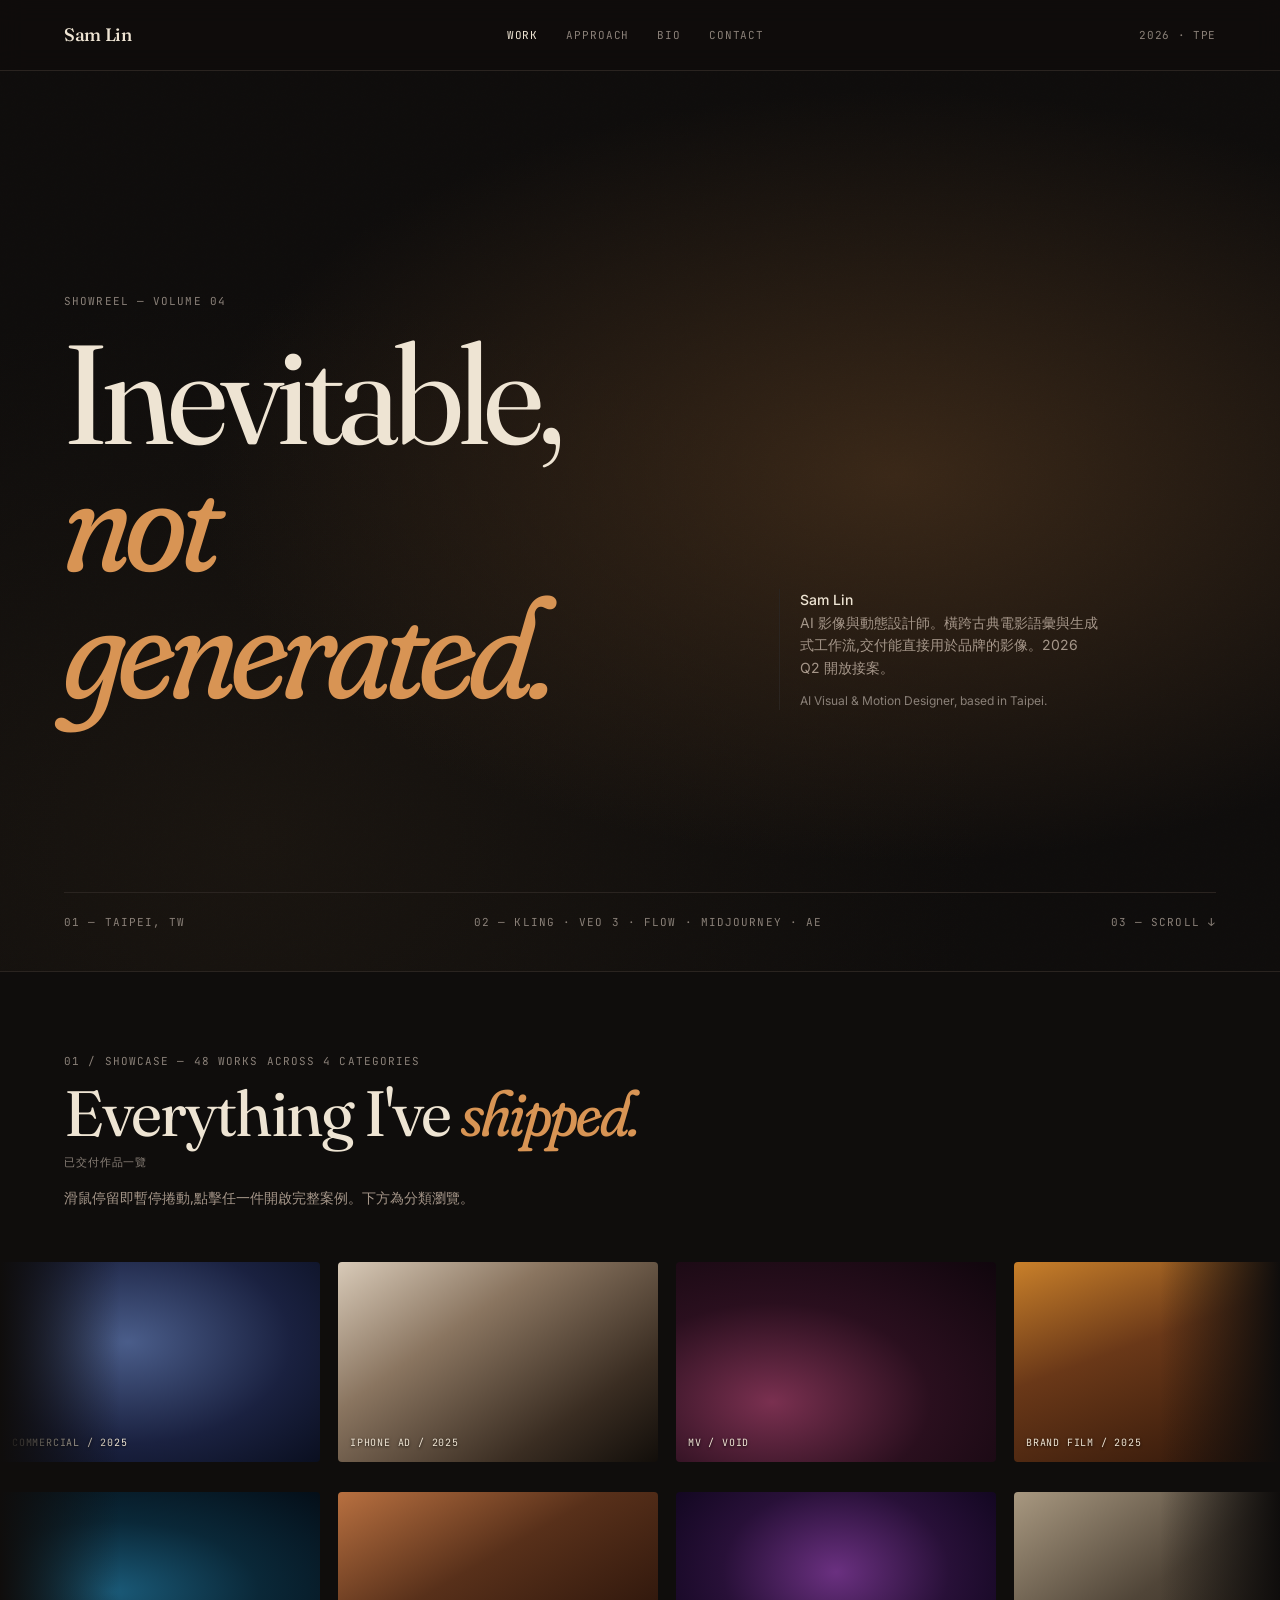
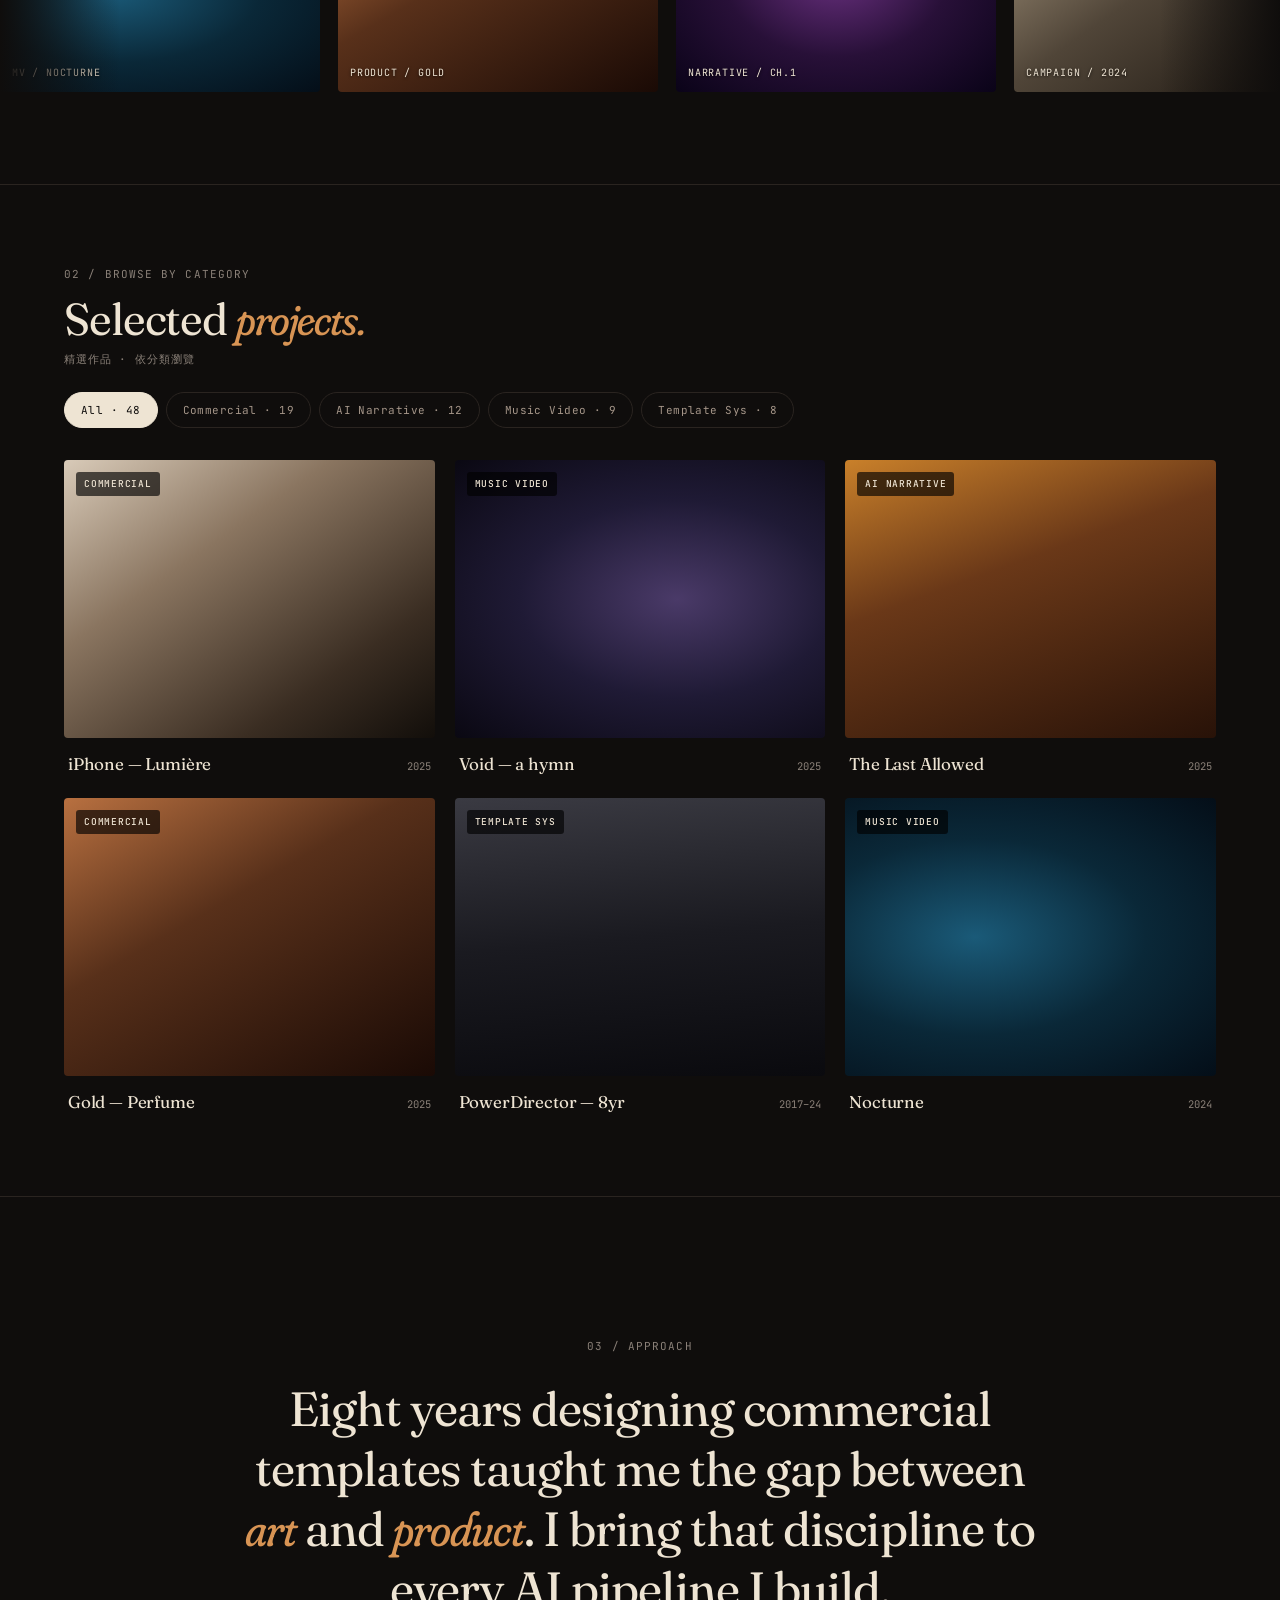
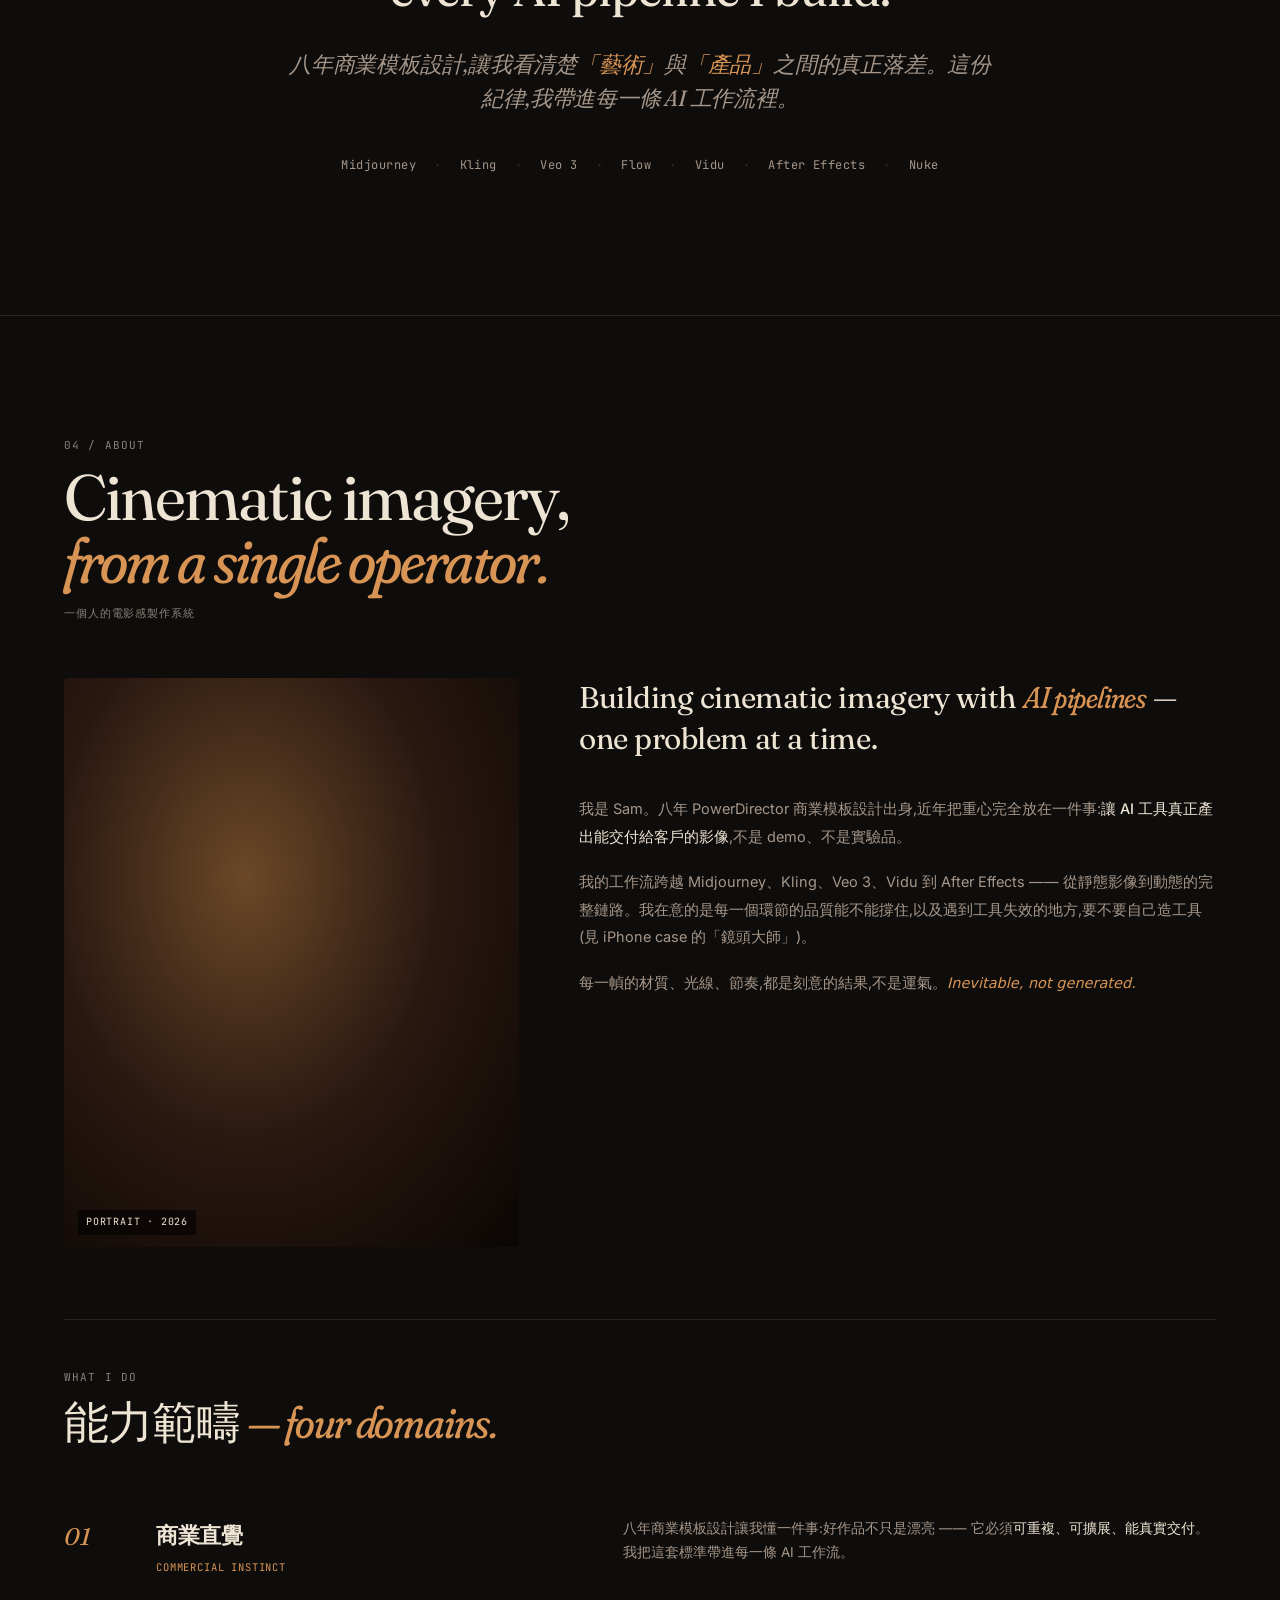
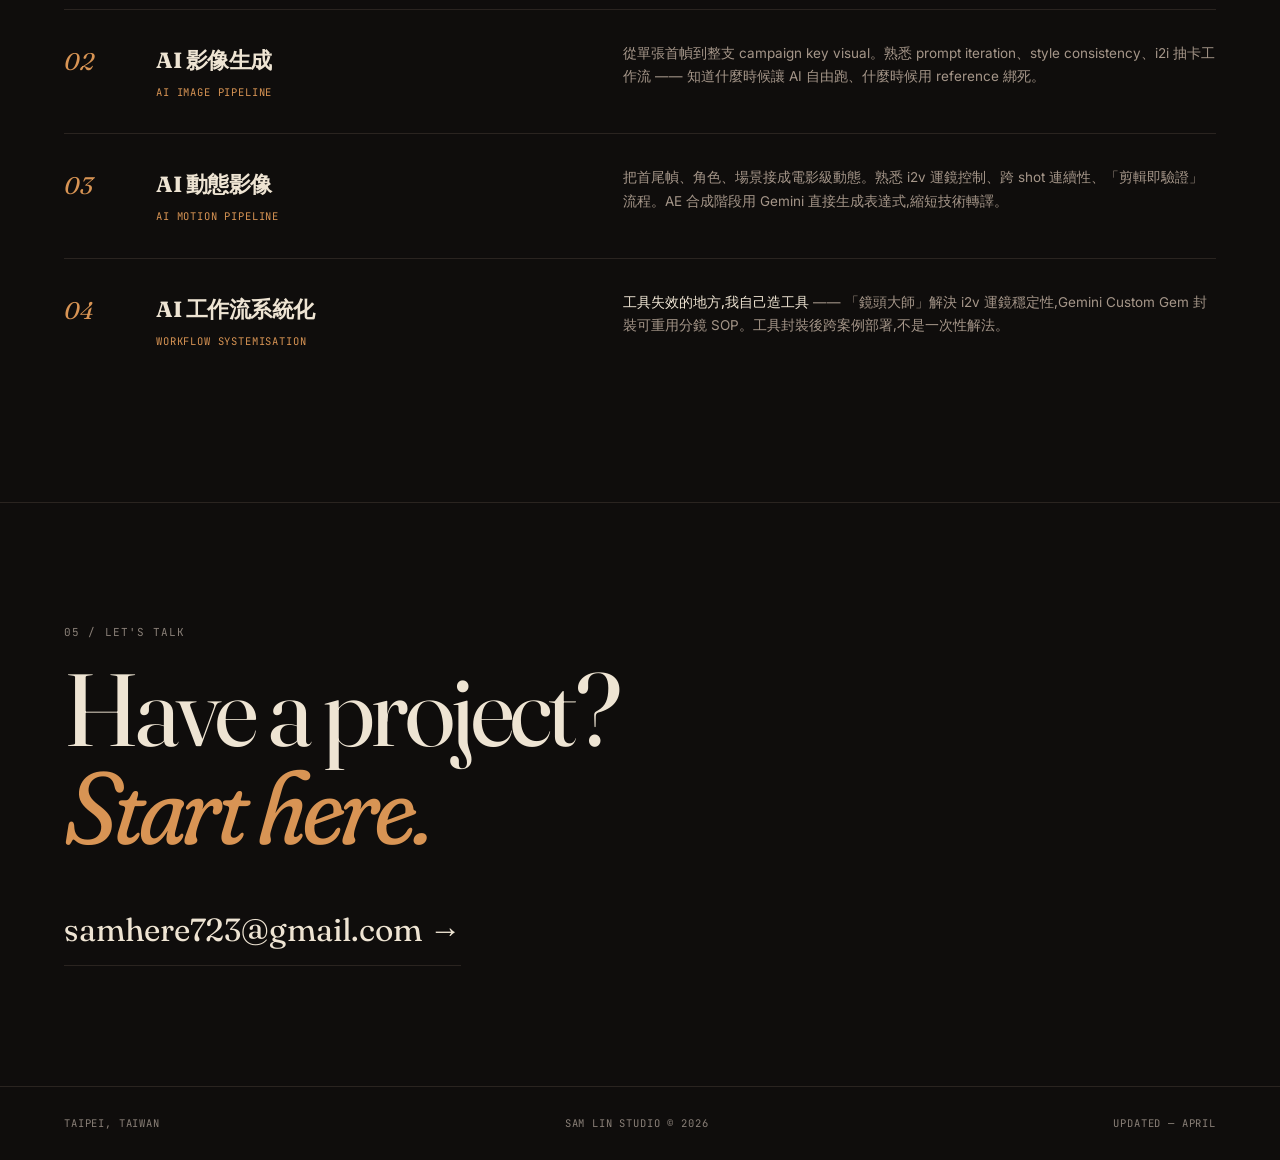
==== commit 104bbf28: "Add filter JS, trim bio text, remove redundant tool lists" ====
--- a/index.html
+++ b/index.html
@@ -115,15 +115,15 @@
       <p style="font-family: var(--font-mono); font-size: 11px; letter-spacing: 0.08em; color: var(--text-dim); text-transform: uppercase; margin-top: 8px;">精選作品 · 依分類瀏覽</p>
 
       <div class="filter-row">
-        <button class="pill pill--active">All · 48</button>
-        <button class="pill">Commercial · 19</button>
-        <button class="pill">AI Narrative · 12</button>
-        <button class="pill">Music Video · 9</button>
-        <button class="pill">Template Sys · 8</button>
-      </div>
-
-      <div class="work-grid">
-        <a href="work/iphone.html" class="work-item">
+        <button class="pill pill--active" data-filter="all">All · 48</button>
+        <button class="pill" data-filter="Commercial">Commercial · 19</button>
+        <button class="pill" data-filter="AI Narrative">AI Narrative · 12</button>
+        <button class="pill" data-filter="Music Video">Music Video · 9</button>
+        <button class="pill" data-filter="Template Sys">Template Sys · 8</button>
+      </div>
+
+      <div class="work-grid" id="work-grid">
+        <a href="work/iphone.html" class="work-item" data-category="Commercial">
           <div class="work-item__thumb" style="background: linear-gradient(145deg, #d8cab8 0%, #8a7560 35%, #3a2d22 75%, #120e0a 100%);">
             <span class="work-item__tag">Commercial</span>
           </div>
@@ -133,7 +133,7 @@
           </div>
         </a>
 
-        <a href="work/void.html" class="work-item">
+        <a href="work/void.html" class="work-item" data-category="Music Video">
           <div class="work-item__thumb" style="background: radial-gradient(ellipse at 60% 50%, #4a3a68 0%, #1f1a35 50%, #0a0812 100%);">
             <span class="work-item__tag">Music Video</span>
           </div>
@@ -143,9 +143,9 @@
           </div>
         </a>
 
-        <a href="#" class="work-item">
+        <a href="#" class="work-item" data-category="AI Narrative">
           <div class="work-item__thumb" style="background: linear-gradient(160deg, #c9802a 0%, #6a3818 40%, #281208 100%);">
-            <span class="work-item__tag">Narrative</span>
+            <span class="work-item__tag">AI Narrative</span>
           </div>
           <div class="work-item__info">
             <div class="work-item__title">The Last Allowed</div>
@@ -153,7 +153,7 @@
           </div>
         </a>
 
-        <a href="#" class="work-item">
+        <a href="#" class="work-item" data-category="Commercial">
           <div class="work-item__thumb" style="background: linear-gradient(150deg, #b87040 0%, #58301a 40%, #1a0a05 100%);">
             <span class="work-item__tag">Commercial</span>
           </div>
@@ -163,7 +163,7 @@
           </div>
         </a>
 
-        <a href="#" class="work-item">
+        <a href="#" class="work-item" data-category="Template Sys">
           <div class="work-item__thumb" style="background: linear-gradient(175deg, #3a3a42 0%, #1a1a20 50%, #0a0a0e 100%);">
             <span class="work-item__tag">Template Sys</span>
           </div>
@@ -173,7 +173,7 @@
           </div>
         </a>
 
-        <a href="#" class="work-item">
+        <a href="#" class="work-item" data-category="Music Video">
           <div class="work-item__thumb" style="background: radial-gradient(ellipse at 35% 50%, #1a5a78 0%, #0a2838 50%, #040e18 100%);">
             <span class="work-item__tag">Music Video</span>
           </div>
@@ -248,11 +248,10 @@
           <div style="font-family: var(--font-display); font-style: italic; font-size: 24px; color: var(--accent);">01</div>
           <div>
             <h3 style="font-family: var(--font-display); font-size: 22px; letter-spacing: -0.02em; margin-bottom: 6px;">商業直覺</h3>
-            <p style="font-family: var(--font-mono); font-size: 10.5px; letter-spacing: 0.08em; color: var(--accent); text-transform: uppercase; margin-bottom: 14px;">Commercial instinct</p>
-            <p style="font-family: var(--font-mono); font-size: 10px; letter-spacing: 0.08em; color: var(--text-dim); text-transform: uppercase;">8 years · PowerDirector templates</p>
-          </div>
-          <div>
-            <p style="font-size: 13.5px; line-height: 1.75; color: var(--text-muted); margin-bottom: 14px;">八年設計商業模板教會了我大部分 AI 設計師沒有的東西:藝術品與產品之間的落差。真正好的商業作品不只是漂亮 —— 它必須<strong style="color: var(--text); font-weight: 500;">可重複、可擴展、能在真實限制下為真實使用者所用</strong>。我把那套紀律帶進每一條 AI 工作流。</p>
+            <p style="font-family: var(--font-mono); font-size: 10.5px; letter-spacing: 0.08em; color: var(--accent); text-transform: uppercase;">Commercial instinct</p>
+          </div>
+          <div>
+            <p style="font-size: 13.5px; line-height: 1.75; color: var(--text-muted);">八年商業模板設計讓我懂一件事:好作品不只是漂亮 —— 它必須<strong style="color: var(--text); font-weight: 500;">可重複、可擴展、能真實交付</strong>。我把這套標準帶進每一條 AI 工作流。</p>
           </div>
         </div>
 
@@ -261,11 +260,10 @@
           <div style="font-family: var(--font-display); font-style: italic; font-size: 24px; color: var(--accent);">02</div>
           <div>
             <h3 style="font-family: var(--font-display); font-size: 22px; letter-spacing: -0.02em; margin-bottom: 6px;">AI 影像生成</h3>
-            <p style="font-family: var(--font-mono); font-size: 10.5px; letter-spacing: 0.08em; color: var(--accent); text-transform: uppercase; margin-bottom: 14px;">AI image pipeline</p>
-            <p style="font-family: var(--font-mono); font-size: 10px; letter-spacing: 0.08em; color: var(--text-dim); text-transform: uppercase; line-height: 1.7;">Midjourney<br>Stable Diffusion<br>Nano Banana · Flux</p>
-          </div>
-          <div>
-            <p style="font-size: 13.5px; line-height: 1.75; color: var(--text-muted); margin-bottom: 14px;">從單一首幀到一整支 campaign 的 key visual,負責把品牌概念翻譯成像素。熟悉 prompt iteration、style consistency 維持、i2i 抽卡工作流 —— 知道什麼時候該讓 AI 跑自由、什麼時候該用 reference 綁死。</p>
+            <p style="font-family: var(--font-mono); font-size: 10.5px; letter-spacing: 0.08em; color: var(--accent); text-transform: uppercase;">AI image pipeline</p>
+          </div>
+          <div>
+            <p style="font-size: 13.5px; line-height: 1.75; color: var(--text-muted);">從單張首幀到整支 campaign key visual。熟悉 prompt iteration、style consistency、i2i 抽卡工作流 —— 知道什麼時候讓 AI 自由跑、什麼時候用 reference 綁死。</p>
           </div>
         </div>
 
@@ -274,11 +272,10 @@
           <div style="font-family: var(--font-display); font-style: italic; font-size: 24px; color: var(--accent);">03</div>
           <div>
             <h3 style="font-family: var(--font-display); font-size: 22px; letter-spacing: -0.02em; margin-bottom: 6px;">AI 動態影像</h3>
-            <p style="font-family: var(--font-mono); font-size: 10.5px; letter-spacing: 0.08em; color: var(--accent); text-transform: uppercase; margin-bottom: 14px;">AI motion pipeline</p>
-            <p style="font-family: var(--font-mono); font-size: 10px; letter-spacing: 0.08em; color: var(--text-dim); text-transform: uppercase; line-height: 1.7;">Kling 2.6 · 3.0<br>Veo 3 · Vidu<br>After Effects + Gemini</p>
-          </div>
-          <div>
-            <p style="font-size: 13.5px; line-height: 1.75; color: var(--text-muted); margin-bottom: 14px;">把 AI 生成的原料(首尾幀、角色、場景)接成電影級的動態影像。熟悉 i2v 運鏡控制、跨 shot 連續性、「剪輯即驗證」工作流。合成階段用 AE 處理 grading、時序、特效 —— Gemini 協助直接生成 AE 表達式,縮短技術轉譯。</p>
+            <p style="font-family: var(--font-mono); font-size: 10.5px; letter-spacing: 0.08em; color: var(--accent); text-transform: uppercase;">AI motion pipeline</p>
+          </div>
+          <div>
+            <p style="font-size: 13.5px; line-height: 1.75; color: var(--text-muted);">把首尾幀、角色、場景接成電影級動態。熟悉 i2v 運鏡控制、跨 shot 連續性、「剪輯即驗證」流程。AE 合成階段用 Gemini 直接生成表達式,縮短技術轉譯。</p>
           </div>
         </div>
 
@@ -287,11 +284,10 @@
           <div style="font-family: var(--font-display); font-style: italic; font-size: 24px; color: var(--accent);">04</div>
           <div>
             <h3 style="font-family: var(--font-display); font-size: 22px; letter-spacing: -0.02em; margin-bottom: 6px;">AI 工作流系統化</h3>
-            <p style="font-family: var(--font-mono); font-size: 10.5px; letter-spacing: 0.08em; color: var(--accent); text-transform: uppercase; margin-bottom: 14px;">Workflow systemisation</p>
-            <p style="font-family: var(--font-mono); font-size: 10px; letter-spacing: 0.08em; color: var(--text-dim); text-transform: uppercase; line-height: 1.7;">Gemini Custom Gem<br>Google AI Studio<br>Self-built tools</p>
-          </div>
-          <div>
-            <p style="font-size: 13.5px; line-height: 1.75; color: var(--text-muted); margin-bottom: 14px;">這是我跟其他 AI 設計師最大的差異。<strong style="color: var(--text); font-weight: 500;">我不只會用工具,我在工具失效的地方自己造工具</strong> —— 例如用 Google AI Studio 建「鏡頭大師」解決 i2v 運鏡穩定性(見 iPhone case),或用 Gemini Custom Gem 封裝跨案例可重用的分鏡 SOP(見 Void case)。工具封裝後跨專案部署驗證,不是一次性解法。</p>
+            <p style="font-family: var(--font-mono); font-size: 10.5px; letter-spacing: 0.08em; color: var(--accent); text-transform: uppercase;">Workflow systemisation</p>
+          </div>
+          <div>
+            <p style="font-size: 13.5px; line-height: 1.75; color: var(--text-muted);"><strong style="color: var(--text); font-weight: 500;">工具失效的地方,我自己造工具</strong> —— 「鏡頭大師」解決 i2v 運鏡穩定性,Gemini Custom Gem 封裝可重用分鏡 SOP。工具封裝後跨案例部署,不是一次性解法。</p>
           </div>
         </div>
       </div>
@@ -311,5 +307,27 @@
     <span>Updated — April</span>
   </footer>
 
+  <script>
+    // Filter pills
+    const pills = document.querySelectorAll('.filter-row .pill');
+    const items = document.querySelectorAll('#work-grid .work-item');
+
+    pills.forEach(pill => {
+      pill.addEventListener('click', () => {
+        pills.forEach(p => p.classList.remove('pill--active'));
+        pill.classList.add('pill--active');
+
+        const filter = pill.dataset.filter;
+        items.forEach(item => {
+          if (filter === 'all' || item.dataset.category === filter) {
+            item.style.display = '';
+          } else {
+            item.style.display = 'none';
+          }
+        });
+      });
+    });
+  </script>
+
 </body>
 </html>
